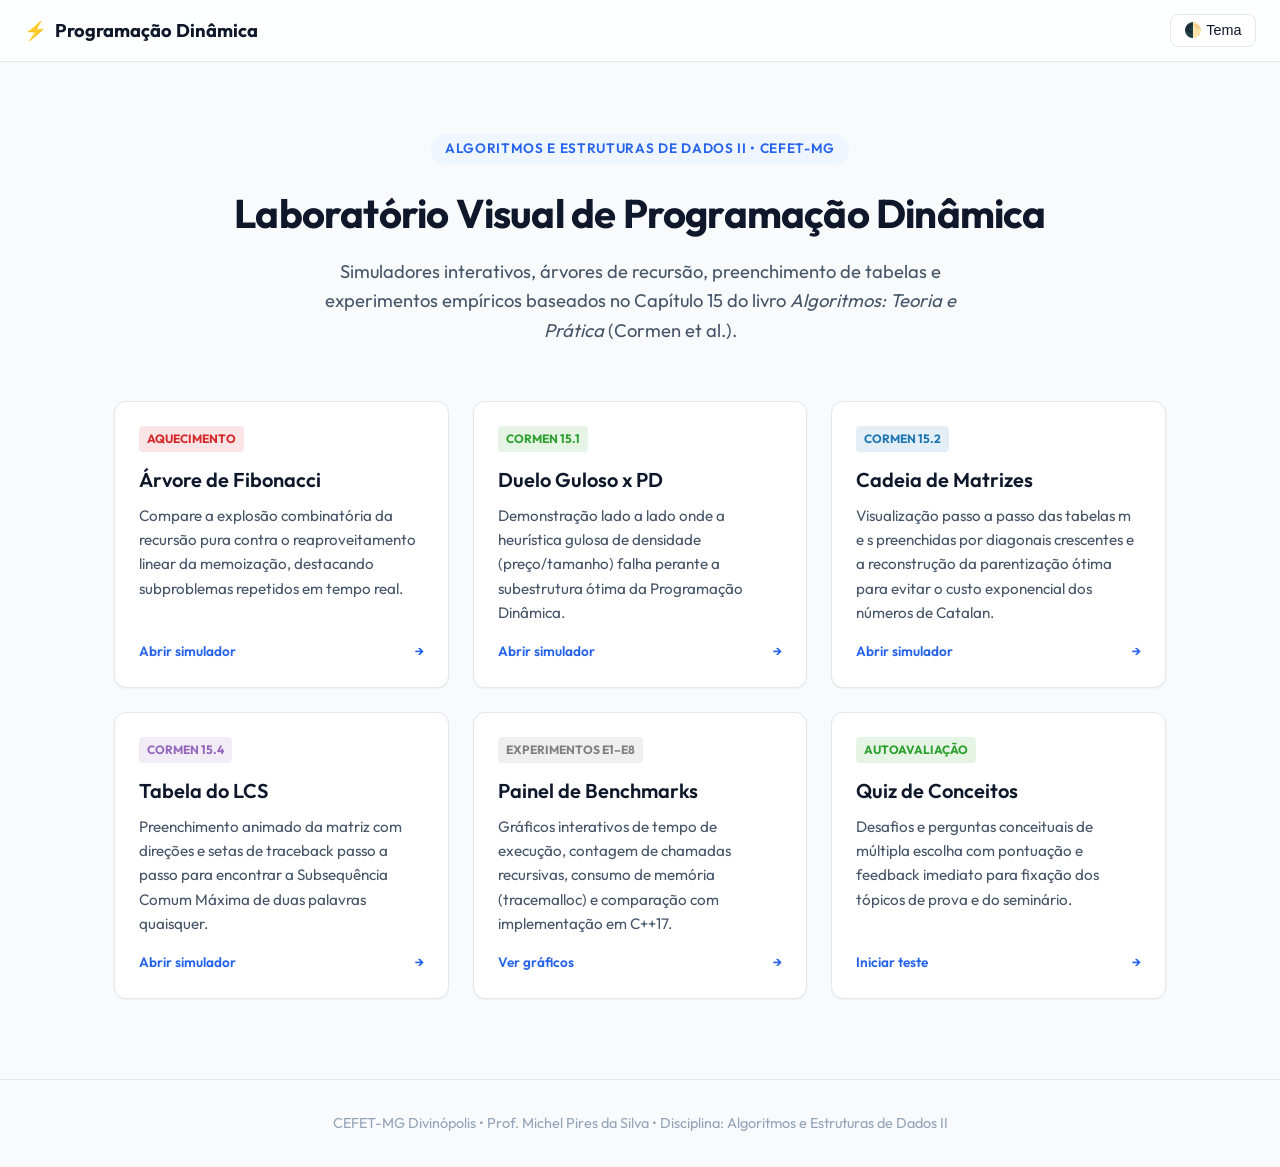
==== web/index.html @ c02f7778 "feat: benchmarks, lcs em cpp e interface web com menu funcional" ====
<!DOCTYPE html>
<html lang="pt-BR">
<head>
  <meta charset="UTF-8">
  <meta name="viewport" content="width=device-width, initial-scale=1.0">
  <title>Programação Dinâmica - Visualizador Interativo | AEDS-II CEFET-MG</title>
  <link rel="stylesheet" href="css/style.css">
</head>
<body>
  <header class="navbar">
    <a href="index.html" class="nav-brand">
      <span>⚡</span> Programação Dinâmica
    </a>
    <div class="nav-actions">
      <button class="theme-toggle-btn" onclick="toggleTheme()" aria-label="Alternar tema">
        🌓 Tema
      </button>
    </div>
  </header>

  <main class="container">
    <section class="hero">
      <div class="hero-badge">Algoritmos e Estruturas de Dados II • CEFET-MG</div>
      <h1>Laboratório Visual de Programação Dinâmica</h1>
      <p>
        Simuladores interativos, árvores de recursão, preenchimento de tabelas e experimentos
        empíricos baseados no Capítulo 15 do livro <em>Algoritmos: Teoria e Prática</em> (Cormen et al.).
      </p>
    </section>

    <div class="grid">
      <!-- 1. Árvore de Fibonacci -->
      <a href="fib-tree.html" class="card">
        <span class="card-tag tag-naive">Aquecimento</span>
        <h2 class="card-title">Árvore de Fibonacci</h2>
        <p class="card-desc">
          Compare a explosão combinatória da recursão pura contra o reaproveitamento linear da memoização,
          destacando subproblemas repetidos em tempo real.
        </p>
        <div class="card-footer">
          <span>Abrir simulador</span>
          <span>&rarr;</span>
        </div>
      </a>

      <!-- 2. Corte de Hastes: Duelo -->
      <a href="rod-cutting-duel.html" class="card">
        <span class="card-tag tag-bottom-up">Cormen 15.1</span>
        <h2 class="card-title">Duelo Guloso x PD</h2>
        <p class="card-desc">
          Demonstração lado a lado onde a heurística gulosa de densidade (preço/tamanho) falha perante
          a subestrutura ótima da Programação Dinâmica.
        </p>
        <div class="card-footer">
          <span>Abrir simulador</span>
          <span>&rarr;</span>
        </div>
      </a>

      <!-- 3. Cadeia de Matrizes -->
      <a href="matrix-chain.html" class="card">
        <span class="card-tag tag-memo">Cormen 15.2</span>
        <h2 class="card-title">Cadeia de Matrizes</h2>
        <p class="card-desc">
          Visualização passo a passo das tabelas m e s preenchidas por diagonais crescentes e a reconstrução
          da parentização ótima para evitar o custo exponencial dos números de Catalan.
        </p>
        <div class="card-footer">
          <span>Abrir simulador</span>
          <span>&rarr;</span>
        </div>
      </a>

      <!-- 4. Tabela do LCS -->
      <a href="lcs-table.html" class="card">
        <span class="card-tag tag-two-rows">Cormen 15.4</span>
        <h2 class="card-title">Tabela do LCS</h2>
        <p class="card-desc">
          Preenchimento animado da matriz com direções e setas de traceback passo a passo para encontrar a
          Subsequência Comum Máxima de duas palavras quaisquer.
        </p>
        <div class="card-footer">
          <span>Abrir simulador</span>
          <span>&rarr;</span>
        </div>
      </a>

      <!-- 5. Painel de Benchmarks -->
      <a href="benchmarks.html" class="card">
        <span class="card-tag tag-greedy">Experimentos E1–E8</span>
        <h2 class="card-title">Painel de Benchmarks</h2>
        <p class="card-desc">
          Gráficos interativos de tempo de execução, contagem de chamadas recursivas, consumo de memória
          (tracemalloc) e comparação com implementação em C++17.
        </p>
        <div class="card-footer">
          <span>Ver gráficos</span>
          <span>&rarr;</span>
        </div>
      </a>

      <!-- 6. Quiz Interativo -->
      <a href="quiz.html" class="card">
        <span class="card-tag tag-bottom-up">Autoavaliação</span>
        <h2 class="card-title">Quiz de Conceitos</h2>
        <p class="card-desc">
          Desafios e perguntas conceituais de múltipla escolha com pontuação e feedback imediato para fixação
          dos tópicos de prova e do seminário.
        </p>
        <div class="card-footer">
          <span>Iniciar teste</span>
          <span>&rarr;</span>
        </div>
      </a>
    </div>
  </main>

  <footer>
    <p>CEFET-MG Divinópolis • Prof. Michel Pires da Silva • Disciplina: Algoritmos e Estruturas de Dados II</p>
  </footer>

  <script src="js/shared.js"></script>
</body>
</html>
---- web/css/style.css ----
/* ==========================================================================
   Design System & Estilos Globais - Programação Dinâmica (AEDS-II)
   ========================================================================== */

@import url('https://fonts.googleapis.com/css2?family=Outfit:wght@300;400;500;600;700&family=JetBrains+Mono:wght@400;500&display=swap');

:root {
  /* Cores Oficiais das Técnicas do Projeto */
  --color-naive: #d62728;
  --color-memo: #1f77b4;
  --color-bottom-up: #2ca02c;
  --color-two-rows: #9467bd;
  --color-greedy: #7f7f7f;

  /* Tema Claro Padrão */
  --bg-primary: #f8fafc;
  --bg-surface: #ffffff;
  --bg-surface-glass: rgba(255, 255, 255, 0.85);
  --border-color: #e2e8f0;
  --text-primary: #0f172a;
  --text-secondary: #475569;
  --text-muted: #94a3b8;
  --brand-primary: #2563eb;
  --brand-primary-hover: #1d4ed8;
  --brand-light: #eff6ff;

  --shadow-sm: 0 1px 2px 0 rgba(0, 0, 0, 0.05);
  --shadow-md: 0 4px 6px -1px rgba(0, 0, 0, 0.08), 0 2px 4px -1px rgba(0, 0, 0, 0.04);
  --shadow-lg: 0 10px 15px -3px rgba(0, 0, 0, 0.1), 0 4px 6px -2px rgba(0, 0, 0, 0.05);

  --radius-sm: 8px;
  --radius-md: 12px;
  --radius-lg: 16px;
  --transition: all 0.2s cubic-bezier(0.4, 0, 0.2, 1);
}

[data-theme="dark"] {
  --bg-primary: #0b0f19;
  --bg-surface: #111827;
  --bg-surface-glass: rgba(17, 24, 39, 0.85);
  --border-color: #1f2937;
  --text-primary: #f9fafb;
  --text-secondary: #9ca3af;
  --text-muted: #6b7280;
  --brand-primary: #3b82f6;
  --brand-primary-hover: #60a5fa;
  --brand-light: rgba(59, 130, 246, 0.15);

  --shadow-sm: 0 1px 2px 0 rgba(0, 0, 0, 0.3);
  --shadow-md: 0 4px 6px -1px rgba(0, 0, 0, 0.4), 0 2px 4px -1px rgba(0, 0, 0, 0.2);
  --shadow-lg: 0 10px 15px -3px rgba(0, 0, 0, 0.5), 0 4px 6px -2px rgba(0, 0, 0, 0.3);
}

/* Reset e Base */
* {
  margin: 0;
  padding: 0;
  box-sizing: border-box;
}

body {
  font-family: 'Outfit', -apple-system, BlinkMacSystemFont, 'Segoe UI', Roboto, sans-serif;
  background-color: var(--bg-primary);
  color: var(--text-primary);
  min-height: 100vh;
  display: flex;
  flex-direction: column;
  transition: background-color 0.3s ease, color 0.3s ease;
  line-height: 1.6;
}

code, pre {
  font-family: 'JetBrains Mono', monospace;
}

/* Container Principal */
.container {
  max-width: 1100px;
  margin: 0 auto;
  padding: 2rem 1.5rem;
  width: 100%;
}

/* Header & Barra Superior */
.navbar {
  background: var(--bg-surface-glass);
  backdrop-filter: blur(12px);
  border-bottom: 1px solid var(--border-color);
  position: sticky;
  top: 0;
  z-index: 100;
  padding: 0.85rem 1.5rem;
  display: flex;
  justify-content: space-between;
  align-items: center;
}

.nav-brand {
  font-weight: 700;
  font-size: 1.15rem;
  color: var(--text-primary);
  text-decoration: none;
  display: flex;
  align-items: center;
  gap: 0.5rem;
}

.nav-actions {
  display: flex;
  align-items: center;
  gap: 1rem;
}

.theme-toggle-btn {
  background: var(--bg-surface);
  border: 1px solid var(--border-color);
  color: var(--text-primary);
  padding: 0.45rem 0.85rem;
  border-radius: var(--radius-sm);
  cursor: pointer;
  font-size: 0.9rem;
  font-weight: 500;
  display: inline-flex;
  align-items: center;
  gap: 0.4rem;
  transition: var(--transition);
}

.theme-toggle-btn:hover {
  border-color: var(--brand-primary);
  color: var(--brand-primary);
}

/* Hero Section */
.hero {
  text-align: center;
  margin: 2.5rem 0 3.5rem;
}

.hero-badge {
  display: inline-block;
  padding: 0.3rem 0.85rem;
  background: var(--brand-light);
  color: var(--brand-primary);
  border-radius: 9999px;
  font-size: 0.85rem;
  font-weight: 600;
  margin-bottom: 1rem;
  text-transform: uppercase;
  letter-spacing: 0.05em;
}

.hero h1 {
  font-size: 2.5rem;
  font-weight: 700;
  margin-bottom: 0.75rem;
  letter-spacing: -0.02em;
}

.hero p {
  font-size: 1.15rem;
  color: var(--text-secondary);
  max-width: 680px;
  margin: 0 auto;
}

/* Grid de Módulos e Cards */
.grid {
  display: grid;
  grid-template-columns: repeat(auto-fill, minmax(320px, 1fr));
  gap: 1.5rem;
  margin-bottom: 3rem;
}

.card {
  background: var(--bg-surface);
  border: 1px solid var(--border-color);
  border-radius: var(--radius-md);
  padding: 1.5rem;
  text-decoration: none;
  color: inherit;
  transition: var(--transition);
  display: flex;
  flex-direction: column;
  box-shadow: var(--shadow-sm);
  position: relative;
  overflow: hidden;
}

.card:hover {
  transform: translateY(-4px);
  border-color: var(--brand-primary);
  box-shadow: var(--shadow-lg);
}

.card-tag {
  align-self: flex-start;
  font-size: 0.75rem;
  font-weight: 700;
  padding: 0.2rem 0.5rem;
  border-radius: 4px;
  text-transform: uppercase;
  margin-bottom: 0.75rem;
}

.card-title {
  font-size: 1.25rem;
  font-weight: 600;
  margin-bottom: 0.5rem;
  color: var(--text-primary);
}

.card-desc {
  font-size: 0.95rem;
  color: var(--text-secondary);
  flex-grow: 1;
  margin-bottom: 1rem;
}

.card-footer {
  display: flex;
  align-items: center;
  justify-content: space-between;
  font-size: 0.85rem;
  font-weight: 600;
  color: var(--brand-primary);
}

/* Cores das tags por técnica */
.tag-naive { background: rgba(214, 39, 40, 0.12); color: var(--color-naive); }
.tag-memo { background: rgba(31, 119, 180, 0.12); color: var(--color-memo); }
.tag-bottom-up { background: rgba(44, 160, 44, 0.12); color: var(--color-bottom-up); }
.tag-two-rows { background: rgba(148, 103, 189, 0.12); color: var(--color-two-rows); }
.tag-greedy { background: rgba(127, 127, 127, 0.12); color: var(--color-greedy); }

/* Avisos de Construção */
.construction-banner {
  background: var(--bg-surface);
  border: 1px dashed var(--brand-primary);
  border-radius: var(--radius-md);
  padding: 2.5rem 2rem;
  text-align: center;
  margin: 2rem 0;
  box-shadow: var(--shadow-sm);
}

.construction-badge {
  display: inline-block;
  background: #fef3c7;
  color: #92400e;
  border: 1px solid #fde68a;
  padding: 0.35rem 0.9rem;
  border-radius: 9999px;
  font-size: 0.85rem;
  font-weight: 700;
  margin-bottom: 1rem;
}

[data-theme="dark"] .construction-badge {
  background: rgba(217, 119, 6, 0.2);
  color: #fbbf24;
  border-color: rgba(217, 119, 6, 0.4);
}

.construction-title {
  font-size: 1.5rem;
  font-weight: 700;
  margin-bottom: 0.75rem;
}

.construction-text {
  color: var(--text-secondary);
  max-width: 600px;
  margin: 0 auto 1.5rem;
  font-size: 1rem;
}

.btn-back {
  display: inline-flex;
  align-items: center;
  gap: 0.5rem;
  text-decoration: none;
  background: var(--brand-primary);
  color: #ffffff;
  padding: 0.6rem 1.2rem;
  border-radius: var(--radius-sm);
  font-weight: 500;
  transition: var(--transition);
}

.btn-back:hover {
  background: var(--brand-primary-hover);
}

/* Footer */
footer {
  margin-top: auto;
  border-top: 1px solid var(--border-color);
  padding: 2rem 1.5rem;
  text-align: center;
  font-size: 0.9rem;
  color: var(--text-muted);
}
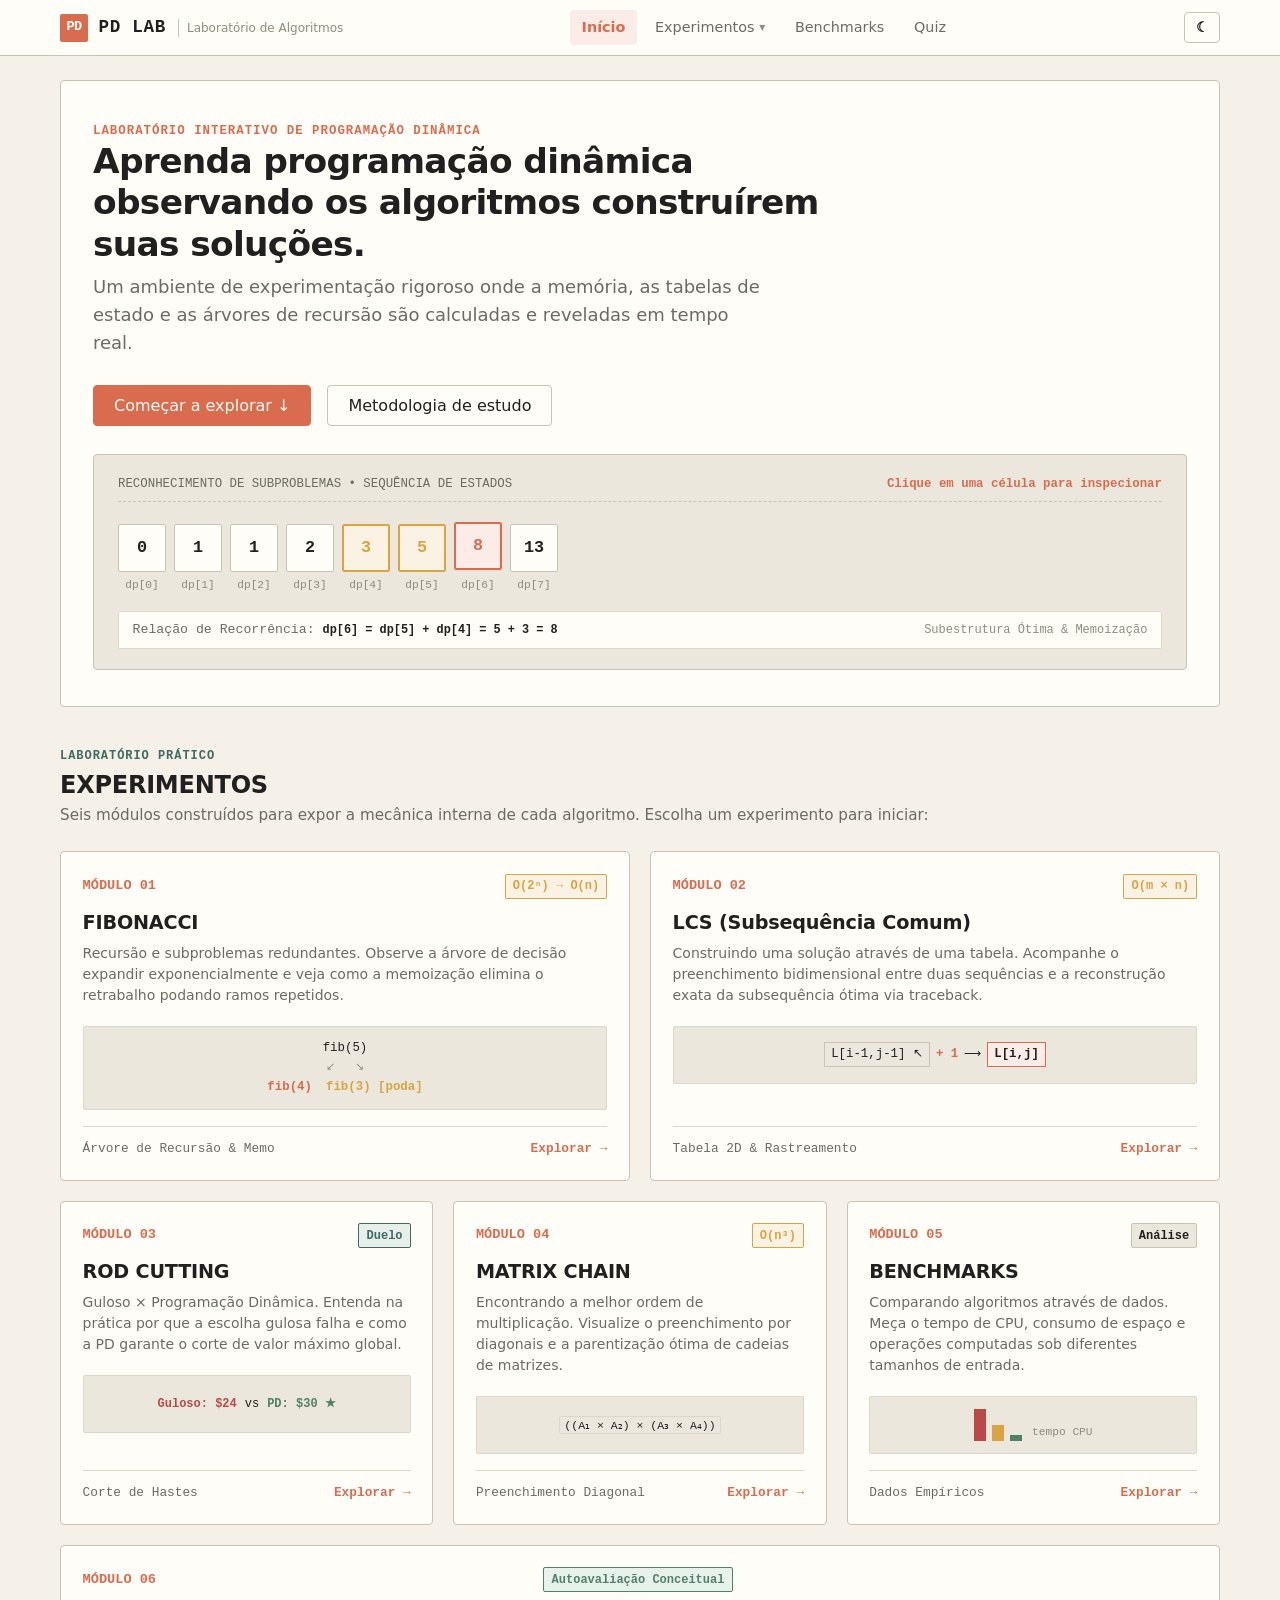
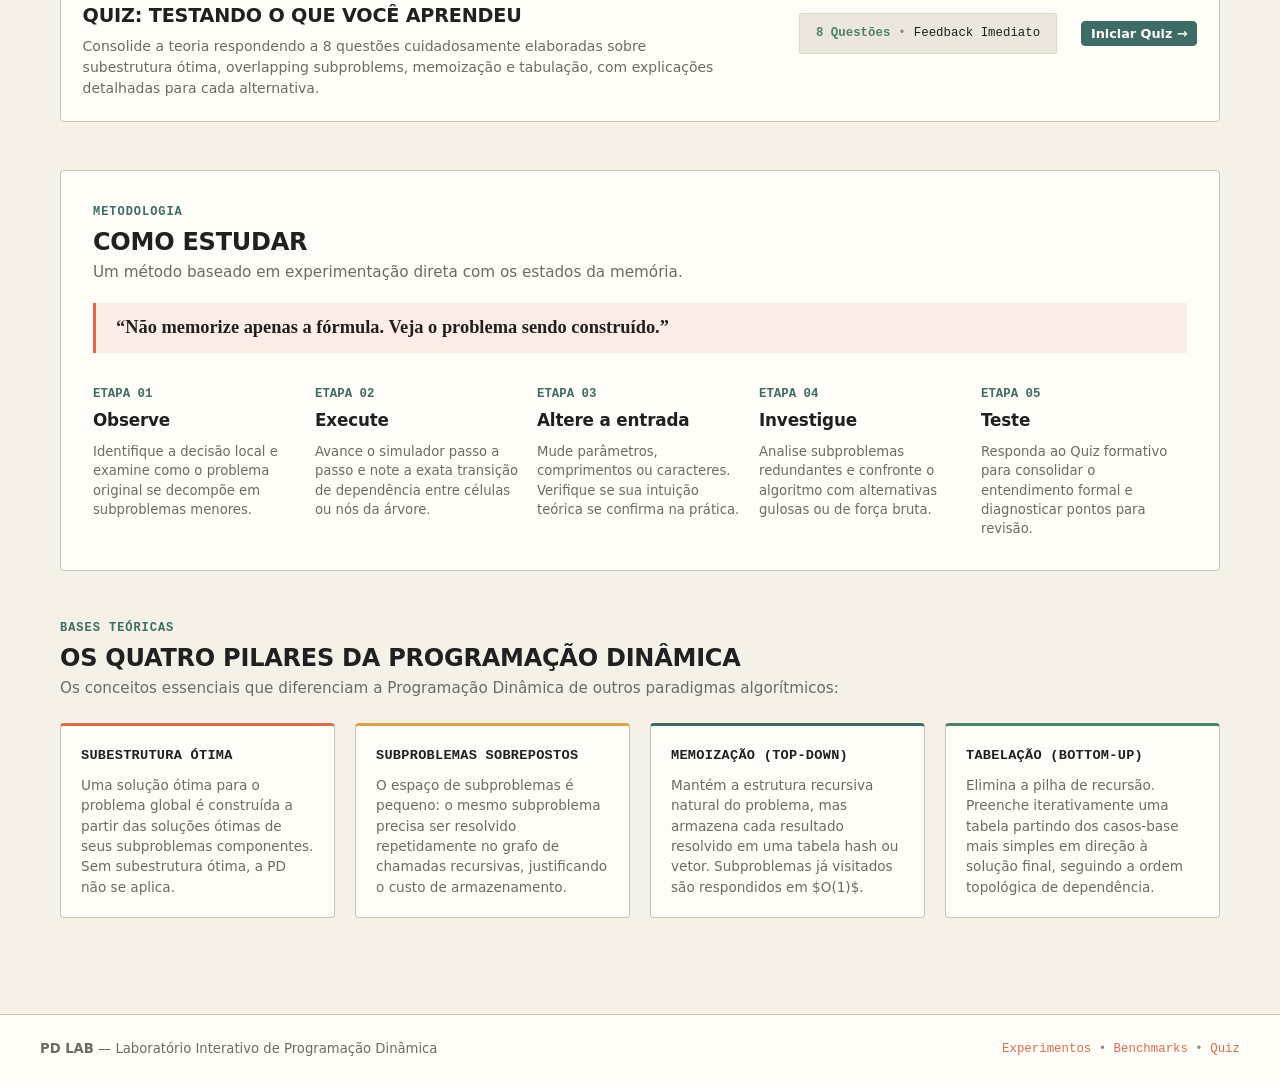
==== commit 1ef37d37: "feat(Site): Implementado sistema web ditadico e interativo para Programacao Dinamica" ====
--- a/web/index.html
+++ b/web/index.html
@@ -3,122 +3,521 @@
 <head>
   <meta charset="UTF-8">
   <meta name="viewport" content="width=device-width, initial-scale=1.0">
-  <title>Programação Dinâmica - Visualizador Interativo | AEDS-II CEFET-MG</title>
+  <title>PD LAB — Laboratório Interativo de Programação Dinâmica</title>
+  <meta name="description" content="Laboratório educacional interativo para aprendizado visual e conceitual de Programação Dinâmica.">
+  
+  <!-- Prevenção de FOUC de tema: restauração instantânea antes do render -->
+  <script>
+    (function() {
+      try {
+        var saved = localStorage.getItem('pdlab_theme');
+        if (saved) {
+          var theme = JSON.parse(saved);
+          if (theme === 'dark' || theme === 'light') {
+            document.documentElement.setAttribute('data-theme', theme);
+          }
+        } else if (window.matchMedia && window.matchMedia('(prefers-color-scheme: dark)').matches) {
+          document.documentElement.setAttribute('data-theme', 'dark');
+        }
+      } catch (e) {}
+    })();
+  </script>
+
   <link rel="stylesheet" href="css/style.css">
 </head>
 <body>
-  <header class="navbar">
-    <a href="index.html" class="nav-brand">
-      <span>⚡</span> Programação Dinâmica
-    </a>
-    <div class="nav-actions">
-      <button class="theme-toggle-btn" onclick="toggleTheme()" aria-label="Alternar tema">
-        🌓 Tema
-      </button>
+
+  <!-- CABEÇALHO GLOBAL -->
+  <header class="site-header">
+    <div class="header-inner">
+      <a href="index.html" class="logo-area" aria-label="PD LAB - Início">
+        <span class="logo-mark">PD</span>
+        <span class="logo-title">PD LAB</span>
+        <span class="logo-subtitle">Laboratório de Algoritmos</span>
+      </a>
+
+      <!-- Navegação Global -->
+      <nav class="site-nav" aria-label="Navegação principal">
+        <ul class="nav-list">
+          <li>
+            <a href="index.html" class="nav-link active" aria-current="page">Início</a>
+          </li>
+          
+          <!-- Dropdown Experimentos -->
+          <li class="nav-dropdown">
+            <button type="button" class="nav-link nav-dropdown-toggle" aria-expanded="false" aria-haspopup="true">
+              Experimentos
+            </button>
+            <ul class="nav-dropdown-menu" role="menu">
+              <li class="dropdown-item" role="none">
+                <a href="fib-tree.html" role="menuitem">
+                  <span>01. Fibonacci</span>
+                  <span class="dropdown-code">Árvore / Memo</span>
+                </a>
+              </li>
+              <li class="dropdown-item" role="none">
+                <a href="lcs-table.html" role="menuitem">
+                  <span>02. LCS</span>
+                  <span class="dropdown-code">Tabela 2D</span>
+                </a>
+              </li>
+              <li class="dropdown-item" role="none">
+                <a href="rod-cutting-duel.html" role="menuitem">
+                  <span>03. Rod Cutting</span>
+                  <span class="dropdown-code">PD vs Guloso</span>
+                </a>
+              </li>
+              <li class="dropdown-item" role="none">
+                <a href="matrix-chain.html" role="menuitem">
+                  <span>04. Matrix Chain</span>
+                  <span class="dropdown-code">Parentização</span>
+                </a>
+              </li>
+            </ul>
+          </li>
+
+          <li>
+            <a href="benchmarks.html" class="nav-link">Benchmarks</a>
+          </li>
+          <li>
+            <a href="quiz.html" class="nav-link">Quiz</a>
+          </li>
+        </ul>
+      </nav>
+
+      <!-- Ações do Header -->
+      <div class="header-actions">
+        <button type="button" class="theme-toggle-btn" data-action="toggle-theme" aria-label="Alternar tema claro/escuro" title="Alternar tema">
+          ☾
+        </button>
+        <button type="button" class="mobile-nav-toggle" aria-label="Abrir menu de navegação" aria-expanded="false">
+          ☰
+        </button>
+      </div>
     </div>
   </header>
 
-  <main class="container">
-    <section class="hero">
-      <div class="hero-badge">Algoritmos e Estruturas de Dados II • CEFET-MG</div>
-      <h1>Laboratório Visual de Programação Dinâmica</h1>
+  <!-- CONTEÚDO PRINCIPAL (MAPA VISUAL DE APRENDIZAGEM) -->
+  <main class="main-container">
+    
+    <!-- 1. HERO ACADÊMICO -->
+    <section class="home-hero" aria-labelledby="hero-heading">
+      <div class="hero-title-group">
+        <div class="hero-meta-tag">
+          <span>Laboratório Interativo de Programação Dinâmica</span>
+        </div>
+        <h1 id="hero-heading" class="hero-title">
+          Aprenda programação dinâmica observando os algoritmos construírem suas soluções.
+        </h1>
+        <p class="hero-lead">
+          Um ambiente de experimentação rigoroso onde a memória, as tabelas de estado e as árvores de recursão são calculadas e reveladas em tempo real.
+        </p>
+      </div>
+
+      <div class="hero-actions">
+        <a href="#experimentos" class="btn btn-primary btn-lg">
+          Começar a explorar ↓
+        </a>
+        <a href="#como-estudar" class="btn btn-outline btn-lg">
+          Metodologia de estudo
+        </a>
+      </div>
+
+      <!-- Pequena Visualização Algorítmica no Hero (Fita de Subproblemas Reais) -->
+      <div class="hero-viz-container" aria-label="Visualização algorítmica de subproblemas da sequência de Fibonacci">
+        <div class="hero-viz-label">
+          <span>RECONHECIMENTO DE SUBPROBLEMAS • SEQUÊNCIA DE ESTADOS</span>
+          <span style="color: var(--color-primary); font-weight: 600;">Clique em uma célula para inspecionar</span>
+        </div>
+
+        <div class="hero-tape-wrapper">
+          <div class="hero-cells-tape" id="hero-tape">
+            <!-- Células geradas com valores reais da sequência -->
+            <div class="tape-cell" data-index="0" data-val="0" title="Caso base dp[0]">
+              <div class="tape-cell-box">0</div>
+              <span class="tape-cell-index">dp[0]</span>
+            </div>
+            <div class="tape-cell" data-index="1" data-val="1" title="Caso base dp[1]">
+              <div class="tape-cell-box">1</div>
+              <span class="tape-cell-index">dp[1]</span>
+            </div>
+            <div class="tape-cell" data-index="2" data-val="1" title="dp[2] = dp[1] + dp[0]">
+              <div class="tape-cell-box">1</div>
+              <span class="tape-cell-index">dp[2]</span>
+            </div>
+            <div class="tape-cell" data-index="3" data-val="2" title="dp[3] = dp[2] + dp[1]">
+              <div class="tape-cell-box">2</div>
+              <span class="tape-cell-index">dp[3]</span>
+            </div>
+            <div class="tape-cell is-dep" data-index="4" data-val="3" id="hero-cell-dep1" title="Subproblema dp[4] = 3">
+              <div class="tape-cell-box">3</div>
+              <span class="tape-cell-index">dp[4]</span>
+            </div>
+            <div class="tape-cell is-dep" data-index="5" data-val="5" id="hero-cell-dep2" title="Subproblema dp[5] = 5">
+              <div class="tape-cell-box">5</div>
+              <span class="tape-cell-index">dp[5]</span>
+            </div>
+            <div class="tape-cell is-active" data-index="6" data-val="8" id="hero-cell-target" title="Estado atual dp[6] = 8">
+              <div class="tape-cell-box">8</div>
+              <span class="tape-cell-index">dp[6]</span>
+            </div>
+            <div class="tape-cell" data-index="7" data-val="13" title="Estado futuro dp[7] = 13">
+              <div class="tape-cell-box">13</div>
+              <span class="tape-cell-index">dp[7]</span>
+            </div>
+          </div>
+        </div>
+
+        <div class="hero-viz-equation" id="hero-equation">
+          <div>
+            <span>Relação de Recorrência:</span>
+            <code id="hero-equation-text">dp[6] = dp[5] + dp[4] = 5 + 3 = 8</code>
+          </div>
+          <div style="font-size: 0.75rem; color: var(--text-muted);">
+            <span>Subestrutura Ótima & Memoização</span>
+          </div>
+        </div>
+      </div>
+    </section>
+
+    <!-- 2. MAPA DOS EXPERIMENTOS -->
+    <section id="experimentos" class="section-header" style="margin-top: 1rem;">
+      <span class="section-tag">Laboratório Prático</span>
+      <h2>EXPERIMENTOS</h2>
       <p>
-        Simuladores interativos, árvores de recursão, preenchimento de tabelas e experimentos
-        empíricos baseados no Capítulo 15 do livro <em>Algoritmos: Teoria e Prática</em> (Cormen et al.).
+        Seis módulos construídos para expor a mecânica interna de cada algoritmo. Escolha um experimento para iniciar:
       </p>
     </section>
 
-    <div class="grid">
-      <!-- 1. Árvore de Fibonacci -->
-      <a href="fib-tree.html" class="card">
-        <span class="card-tag tag-naive">Aquecimento</span>
-        <h2 class="card-title">Árvore de Fibonacci</h2>
-        <p class="card-desc">
-          Compare a explosão combinatória da recursão pura contra o reaproveitamento linear da memoização,
-          destacando subproblemas repetidos em tempo real.
-        </p>
-        <div class="card-footer">
-          <span>Abrir simulador</span>
-          <span>&rarr;</span>
-        </div>
-      </a>
-
-      <!-- 2. Corte de Hastes: Duelo -->
-      <a href="rod-cutting-duel.html" class="card">
-        <span class="card-tag tag-bottom-up">Cormen 15.1</span>
-        <h2 class="card-title">Duelo Guloso x PD</h2>
-        <p class="card-desc">
-          Demonstração lado a lado onde a heurística gulosa de densidade (preço/tamanho) falha perante
-          a subestrutura ótima da Programação Dinâmica.
-        </p>
-        <div class="card-footer">
-          <span>Abrir simulador</span>
-          <span>&rarr;</span>
-        </div>
-      </a>
-
-      <!-- 3. Cadeia de Matrizes -->
-      <a href="matrix-chain.html" class="card">
-        <span class="card-tag tag-memo">Cormen 15.2</span>
-        <h2 class="card-title">Cadeia de Matrizes</h2>
-        <p class="card-desc">
-          Visualização passo a passo das tabelas m e s preenchidas por diagonais crescentes e a reconstrução
-          da parentização ótima para evitar o custo exponencial dos números de Catalan.
-        </p>
-        <div class="card-footer">
-          <span>Abrir simulador</span>
-          <span>&rarr;</span>
-        </div>
-      </a>
-
-      <!-- 4. Tabela do LCS -->
-      <a href="lcs-table.html" class="card">
-        <span class="card-tag tag-two-rows">Cormen 15.4</span>
-        <h2 class="card-title">Tabela do LCS</h2>
-        <p class="card-desc">
-          Preenchimento animado da matriz com direções e setas de traceback passo a passo para encontrar a
-          Subsequência Comum Máxima de duas palavras quaisquer.
-        </p>
-        <div class="card-footer">
-          <span>Abrir simulador</span>
-          <span>&rarr;</span>
-        </div>
-      </a>
-
-      <!-- 5. Painel de Benchmarks -->
-      <a href="benchmarks.html" class="card">
-        <span class="card-tag tag-greedy">Experimentos E1–E8</span>
-        <h2 class="card-title">Painel de Benchmarks</h2>
-        <p class="card-desc">
-          Gráficos interativos de tempo de execução, contagem de chamadas recursivas, consumo de memória
-          (tracemalloc) e comparação com implementação em C++17.
-        </p>
-        <div class="card-footer">
-          <span>Ver gráficos</span>
-          <span>&rarr;</span>
-        </div>
-      </a>
-
-      <!-- 6. Quiz Interativo -->
-      <a href="quiz.html" class="card">
-        <span class="card-tag tag-bottom-up">Autoavaliação</span>
-        <h2 class="card-title">Quiz de Conceitos</h2>
-        <p class="card-desc">
-          Desafios e perguntas conceituais de múltipla escolha com pontuação e feedback imediato para fixação
-          dos tópicos de prova e do seminário.
-        </p>
-        <div class="card-footer">
-          <span>Iniciar teste</span>
-          <span>&rarr;</span>
-        </div>
-      </a>
+    <!-- Composição Editorial dos Módulos (Variação de Layouts) -->
+    <div class="editorial-grid">
+      
+      <!-- 01 FIBONACCI (Destaque Amplo col-6) -->
+      <a href="fib-tree.html" class="editorial-card col-6">
+        <div>
+          <div class="editorial-card-top">
+            <span class="editorial-card-num">MÓDULO 01</span>
+            <span class="badge badge-accent">O(2ⁿ) → O(n)</span>
+          </div>
+          <h3 class="editorial-card-title">FIBONACCI</h3>
+          <p class="editorial-card-desc">
+            Recursão e subproblemas redundantes. Observe a árvore de decisão expandir exponencialmente e veja como a memoização elimina o retrabalho podando ramos repetidos.
+          </p>
+          
+          <!-- Mini visualização técnica -->
+          <div class="mini-viz-preview">
+            <div style="display: flex; flex-direction: column; align-items: center; gap: 2px;">
+              <span>fib(5)</span>
+              <span style="color: var(--text-muted); font-size: 0.7rem;">↙ &nbsp; ↘</span>
+              <div style="display: flex; gap: 14px;">
+                <span style="color: var(--color-primary); font-weight: 600;">fib(4)</span>
+                <span style="color: var(--color-accent); font-weight: 600;">fib(3) [poda]</span>
+              </div>
+            </div>
+          </div>
+        </div>
+
+        <div class="editorial-card-footer">
+          <span style="color: var(--text-secondary);">Árvore de Recursão & Memo</span>
+          <span class="editorial-card-action">Explorar →</span>
+        </div>
+      </a>
+
+      <!-- 02 LCS (Destaque Amplo col-6) -->
+      <a href="lcs-table.html" class="editorial-card col-6">
+        <div>
+          <div class="editorial-card-top">
+            <span class="editorial-card-num">MÓDULO 02</span>
+            <span class="badge badge-accent">O(m × n)</span>
+          </div>
+          <h3 class="editorial-card-title">LCS (Subsequência Comum)</h3>
+          <p class="editorial-card-desc">
+            Construindo uma solução através de uma tabela. Acompanhe o preenchimento bidimensional entre duas sequências e a reconstrução exata da subsequência ótima via traceback.
+          </p>
+          
+          <!-- Mini visualização técnica -->
+          <div class="mini-viz-preview">
+            <div style="display: flex; align-items: center; gap: 6px;">
+              <span style="border: 1px solid var(--border-color); padding: 2px 6px;">L[i-1,j-1] ↖</span>
+              <span style="color: var(--color-primary); font-weight: 700;">+ 1</span>
+              <span>⟶</span>
+              <span style="background: var(--color-primary-subtle); border: 1px solid var(--color-primary); padding: 2px 6px; font-weight: 700;">L[i,j]</span>
+            </div>
+          </div>
+        </div>
+
+        <div class="editorial-card-footer">
+          <span style="color: var(--text-secondary);">Tabela 2D & Rastreamento</span>
+          <span class="editorial-card-action">Explorar →</span>
+        </div>
+      </a>
+
+      <!-- 03 ROD CUTTING (col-4) -->
+      <a href="rod-cutting-duel.html" class="editorial-card col-4">
+        <div>
+          <div class="editorial-card-top">
+            <span class="editorial-card-num">MÓDULO 03</span>
+            <span class="badge badge-secondary">Duelo</span>
+          </div>
+          <h3 class="editorial-card-title">ROD CUTTING</h3>
+          <p class="editorial-card-desc">
+            Guloso × Programação Dinâmica. Entenda na prática por que a escolha gulosa falha e como a PD garante o corte de valor máximo global.
+          </p>
+
+          <div class="mini-viz-preview">
+            <div style="display: flex; gap: 8px; font-size: 0.75rem;">
+              <span style="color: var(--color-error); font-weight: 600;">Guloso: $24</span>
+              <span>vs</span>
+              <span style="color: var(--color-success); font-weight: 700;">PD: $30 ★</span>
+            </div>
+          </div>
+        </div>
+
+        <div class="editorial-card-footer">
+          <span style="color: var(--text-secondary);">Corte de Hastes</span>
+          <span class="editorial-card-action">Explorar →</span>
+        </div>
+      </a>
+
+      <!-- 04 MATRIX CHAIN (col-4) -->
+      <a href="matrix-chain.html" class="editorial-card col-4">
+        <div>
+          <div class="editorial-card-top">
+            <span class="editorial-card-num">MÓDULO 04</span>
+            <span class="badge badge-accent">O(n³)</span>
+          </div>
+          <h3 class="editorial-card-title">MATRIX CHAIN</h3>
+          <p class="editorial-card-desc">
+            Encontrando a melhor ordem de multiplicação. Visualize o preenchimento por diagonais e a parentização ótima de cadeias de matrizes.
+          </p>
+
+          <div class="mini-viz-preview">
+            <div style="font-size: 0.8rem; color: var(--text-primary);">
+              <code>((A₁ × A₂) × (A₃ × A₄))</code>
+            </div>
+          </div>
+        </div>
+
+        <div class="editorial-card-footer">
+          <span style="color: var(--text-secondary);">Preenchimento Diagonal</span>
+          <span class="editorial-card-action">Explorar →</span>
+        </div>
+      </a>
+
+      <!-- 05 BENCHMARKS (col-4) -->
+      <a href="benchmarks.html" class="editorial-card col-4">
+        <div>
+          <div class="editorial-card-top">
+            <span class="editorial-card-num">MÓDULO 05</span>
+            <span class="badge">Análise</span>
+          </div>
+          <h3 class="editorial-card-title">BENCHMARKS</h3>
+          <p class="editorial-card-desc">
+            Comparando algoritmos através de dados. Meça o tempo de CPU, consumo de espaço e operações computadas sob diferentes tamanhos de entrada.
+          </p>
+
+          <div class="mini-viz-preview">
+            <div style="display: flex; align-items: flex-end; gap: 6px; height: 32px;">
+              <div style="width: 12px; height: 32px; background: var(--color-error);" title="Sem PD: 1000ms"></div>
+              <div style="width: 12px; height: 16px; background: var(--color-accent);" title="Com Memo: 2ms"></div>
+              <div style="width: 12px; height: 6px; background: var(--color-success);" title="Iterativo: 0.1ms"></div>
+              <span style="font-size: 0.7rem; color: var(--text-muted); margin-left: 4px;">tempo CPU</span>
+            </div>
+          </div>
+        </div>
+
+        <div class="editorial-card-footer">
+          <span style="color: var(--text-secondary);">Dados Empíricos</span>
+          <span class="editorial-card-action">Explorar →</span>
+        </div>
+      </a>
+
+      <!-- 06 QUIZ (Destaque Amplo col-12) -->
+      <a href="quiz.html" class="editorial-card" style="grid-column: span 12;">
+        <div style="display: flex; flex-wrap: wrap; justify-content: space-between; gap: 1.5rem; align-items: center;">
+          <div style="max-width: 650px;">
+            <div class="editorial-card-top">
+              <span class="editorial-card-num">MÓDULO 06</span>
+              <span class="badge badge-success">Autoavaliação Conceitual</span>
+            </div>
+            <h3 class="editorial-card-title">QUIZ: TESTANDO O QUE VOCÊ APRENDEU</h3>
+            <p class="editorial-card-desc" style="margin-bottom: 0;">
+              Consolide a teoria respondendo a 8 questões cuidadosamente elaboradas sobre subestrutura ótima, overlapping subproblems, memoização e tabulação, com explicações detalhadas para cada alternativa.
+            </p>
+          </div>
+
+          <div style="display: flex; align-items: center; gap: 1.5rem;">
+            <div class="mini-viz-preview" style="margin: 0; min-height: auto; padding: 0.65rem 1rem;">
+              <span style="color: var(--color-success); font-weight: 700;">8 Questões</span>
+              <span style="color: var(--text-muted); margin: 0 0.5rem;">•</span>
+              <span>Feedback Imediato</span>
+            </div>
+            <span class="editorial-card-action btn btn-secondary btn-sm" style="color: #FFFDF7;">
+              Iniciar Quiz →
+            </span>
+          </div>
+        </div>
+      </a>
+
     </div>
+
+    <!-- 3. SEÇÃO COMO ESTUDAR -->
+    <section id="como-estudar" class="study-flow-section" aria-labelledby="flow-heading">
+      <div class="section-header" style="margin-bottom: 1.25rem;">
+        <span class="section-tag">Metodologia</span>
+        <h2 id="flow-heading">COMO ESTUDAR</h2>
+        <p>Um método baseado em experimentação direta com os estados da memória.</p>
+      </div>
+
+      <div class="study-flow-quote">
+        <blockquote>
+          “Não memorize apenas a fórmula. Veja o problema sendo construído.”
+        </blockquote>
+      </div>
+
+      <div class="flow-steps">
+        <!-- 01 Observe -->
+        <div class="flow-step-item">
+          <span class="flow-step-num">ETAPA 01</span>
+          <h4 class="flow-step-title">Observe</h4>
+          <p class="flow-step-desc">
+            Identifique a decisão local e examine como o problema original se decompõe em subproblemas menores.
+          </p>
+        </div>
+
+        <!-- 02 Execute -->
+        <div class="flow-step-item">
+          <span class="flow-step-num">ETAPA 02</span>
+          <h4 class="flow-step-title">Execute</h4>
+          <p class="flow-step-desc">
+            Avance o simulador passo a passo e note a exata transição de dependência entre células ou nós da árvore.
+          </p>
+        </div>
+
+        <!-- 03 Altere a entrada -->
+        <div class="flow-step-item">
+          <span class="flow-step-num">ETAPA 03</span>
+          <h4 class="flow-step-title">Altere a entrada</h4>
+          <p class="flow-step-desc">
+            Mude parâmetros, comprimentos ou caracteres. Verifique se sua intuição teórica se confirma na prática.
+          </p>
+        </div>
+
+        <!-- 04 Investigue -->
+        <div class="flow-step-item">
+          <span class="flow-step-num">ETAPA 04</span>
+          <h4 class="flow-step-title">Investigue</h4>
+          <p class="flow-step-desc">
+            Analise subproblemas redundantes e confronte o algoritmo com alternativas gulosas ou de força bruta.
+          </p>
+        </div>
+
+        <!-- 05 Teste -->
+        <div class="flow-step-item">
+          <span class="flow-step-num">ETAPA 05</span>
+          <h4 class="flow-step-title">Teste</h4>
+          <p class="flow-step-desc">
+            Responda ao Quiz formativo para consolidar o entendimento formal e diagnosticar pontos para revisão.
+          </p>
+        </div>
+      </div>
+    </section>
+
+    <!-- 4. SEÇÃO CONCEITOS FUNDAMENTAIS -->
+    <section class="concepts-section" aria-labelledby="concepts-heading">
+      <div class="section-header">
+        <span class="section-tag">Bases Teóricas</span>
+        <h2 id="concepts-heading">OS QUATRO PILARES DA PROGRAMAÇÃO DINÂMICA</h2>
+        <p>Os conceitos essenciais que diferenciam a Programação Dinâmica de outros paradigmas algorítmicos:</p>
+      </div>
+
+      <div class="concepts-grid">
+        <!-- Pilar 1 -->
+        <div class="concept-pillar-card pillar-primary">
+          <span class="concept-title">SUBESTRUTURA ÓTIMA</span>
+          <p class="concept-desc">
+            Uma solução ótima para o problema global é construída a partir das soluções ótimas de seus subproblemas componentes. Sem subestrutura ótima, a PD não se aplica.
+          </p>
+        </div>
+
+        <!-- Pilar 2 -->
+        <div class="concept-pillar-card pillar-accent">
+          <span class="concept-title">SUBPROBLEMAS SOBREPOSTOS</span>
+          <p class="concept-desc">
+            O espaço de subproblemas é pequeno: o mesmo subproblema precisa ser resolvido repetidamente no grafo de chamadas recursivas, justificando o custo de armazenamento.
+          </p>
+        </div>
+
+        <!-- Pilar 3 -->
+        <div class="concept-pillar-card">
+          <span class="concept-title">MEMOIZAÇÃO (TOP-DOWN)</span>
+          <p class="concept-desc">
+            Mantém a estrutura recursiva natural do problema, mas armazena cada resultado resolvido em uma tabela hash ou vetor. Subproblemas já visitados são respondidos em $O(1)$.
+          </p>
+        </div>
+
+        <!-- Pilar 4 -->
+        <div class="concept-pillar-card pillar-success">
+          <span class="concept-title">TABELAÇÃO (BOTTOM-UP)</span>
+          <p class="concept-desc">
+            Elimina a pilha de recursão. Preenche iterativamente uma tabela partindo dos casos-base mais simples em direção à solução final, seguindo a ordem topológica de dependência.
+          </p>
+        </div>
+      </div>
+    </section>
+
   </main>
 
-  <footer>
-    <p>CEFET-MG Divinópolis • Prof. Michel Pires da Silva • Disciplina: Algoritmos e Estruturas de Dados II</p>
+  <!-- 8. FOOTER GLOBAL -->
+  <footer class="site-footer">
+    <div class="footer-inner">
+      <div>
+        <strong>PD LAB</strong> — Laboratório Interativo de Programação Dinâmica
+      </div>
+      <div class="footer-meta">
+        <a href="#experimentos">Experimentos</a> • <a href="benchmarks.html">Benchmarks</a> • <a href="quiz.html">Quiz</a>
+      </div>
+    </div>
   </footer>
 
   <script src="js/shared.js"></script>
+  <script>
+    // Lógica da Pequena Visualização Algorítmica do Hero
+    document.addEventListener('DOMContentLoaded', function() {
+      var tape = document.getElementById('hero-tape');
+      var equationText = document.getElementById('hero-equation-text');
+      if (!tape || !equationText) return;
+
+      var cells = tape.querySelectorAll('.tape-cell');
+      
+      cells.forEach(function(cell) {
+        cell.addEventListener('click', function() {
+          var idx = parseInt(cell.getAttribute('data-index'), 10);
+          
+          // Limpa estados ativos anteriores
+          cells.forEach(function(c) {
+            c.classList.remove('is-active', 'is-dep');
+          });
+
+          cell.classList.add('is-active');
+
+          if (idx >= 2) {
+            var dep1 = tape.querySelector('.tape-cell[data-index="' + (idx - 1) + '"]');
+            var dep2 = tape.querySelector('.tape-cell[data-index="' + (idx - 2) + '"]');
+            if (dep1) dep1.classList.add('is-dep');
+            if (dep2) dep2.classList.add('is-dep');
+
+            var valDep1 = dep1 ? dep1.getAttribute('data-val') : '?';
+            var valDep2 = dep2 ? dep2.getAttribute('data-val') : '?';
+            var valTarget = cell.getAttribute('data-val');
+
+            equationText.textContent = 'dp[' + idx + '] = dp[' + (idx - 1) + '] + dp[' + (idx - 2) + '] = ' + valDep1 + ' + ' + valDep2 + ' = ' + valTarget;
+          } else {
+            equationText.textContent = 'dp[' + idx + '] = ' + cell.getAttribute('data-val') + ' (Caso Base Inicial)';
+          }
+        });
+      });
+    });
+  </script>
 </body>
 </html>
--- a/web/css/style.css
+++ b/web/css/style.css
@@ -1,303 +1,3602 @@
 /* ==========================================================================
-   Design System & Estilos Globais - Programação Dinâmica (AEDS-II)
+   PD LAB — Laboratório Interativo de Programação Dinâmica
+   Folha de Estilos Global (Design System Acadêmico & Fundação Técnica)
    ========================================================================== */
 
-@import url('https://fonts.googleapis.com/css2?family=Outfit:wght@300;400;500;600;700&family=JetBrains+Mono:wght@400;500&display=swap');
-
+/* --- 1. VARIÁVEIS E PALETA FIXA --- */
 :root {
-  /* Cores Oficiais das Técnicas do Projeto */
-  --color-naive: #d62728;
-  --color-memo: #1f77b4;
-  --color-bottom-up: #2ca02c;
-  --color-two-rows: #9467bd;
-  --color-greedy: #7f7f7f;
-
-  /* Tema Claro Padrão */
-  --bg-primary: #f8fafc;
-  --bg-surface: #ffffff;
-  --bg-surface-glass: rgba(255, 255, 255, 0.85);
-  --border-color: #e2e8f0;
-  --text-primary: #0f172a;
-  --text-secondary: #475569;
-  --text-muted: #94a3b8;
-  --brand-primary: #2563eb;
-  --brand-primary-hover: #1d4ed8;
-  --brand-light: #eff6ff;
-
-  --shadow-sm: 0 1px 2px 0 rgba(0, 0, 0, 0.05);
-  --shadow-md: 0 4px 6px -1px rgba(0, 0, 0, 0.08), 0 2px 4px -1px rgba(0, 0, 0, 0.04);
-  --shadow-lg: 0 10px 15px -3px rgba(0, 0, 0, 0.1), 0 4px 6px -2px rgba(0, 0, 0, 0.05);
-
-  --radius-sm: 8px;
-  --radius-md: 12px;
-  --radius-lg: 16px;
-  --transition: all 0.2s cubic-bezier(0.4, 0, 0.2, 1);
-}
-
+  /* Paleta Estrita (Modo Claro) */
+  --bg-color: #F5F1E8;             /* Fundo claro - aspecto de papel/caderno */
+  --bg-surface: #FFFDF7;           /* Superfície de cartões e painéis */
+  --bg-surface-alt: #ECE7DC;       /* Superfície secundária/destaque sutil */
+  --text-primary: #202020;         /* Texto principal */
+  --text-secondary: #6B6B63;       /* Texto secundário/anotações */
+  --text-muted: #8F8B81;           /* Texto atenuado/legendas */
+  
+  --color-primary: #D96C4F;        /* Primária: Terracota */
+  --color-primary-hover: #C25B40;
+  --color-primary-subtle: #FBECE8;
+  
+  --color-secondary: #3E6B63;      /* Secundária: Verde petróleo/ardósia */
+  --color-secondary-hover: #325851;
+  --color-secondary-subtle: #E6EFEA;
+  
+  --color-accent: #D9A441;         /* Destaque: Ouro técnico/mostarda */
+  --color-accent-hover: #C59231;
+  --color-accent-subtle: #FAF3E3;
+  
+  --color-success: #4F8068;        /* Sucesso */
+  --color-success-subtle: #E8F2EC;
+  
+  --color-error: #B94A48;          /* Erro */
+  --color-error-subtle: #FAECEB;
+  --color-danger: #B94A48;         /* Alerta/Perigo (alias consistente) */
+  --color-danger-subtle: #FAECEB;
+  
+  --bg-main: #F5F1E8;              /* Alias para fundo principal */
+
+  --border-color: #C9C2B5;         /* Linhas e bordas técnicas */
+  --border-subtle: #DDD7CB;
+  --grid-line: rgba(201, 194, 181, 0.45);
+  
+  /* Tipografia */
+  --font-mono: "JetBrains Mono", "Cascadia Code", "Fira Code", "Source Code Pro", Menlo, Monaco, Consolas, monospace;
+  --font-sans: system-ui, -apple-system, "Segoe UI", Roboto, "Helvetica Neue", sans-serif;
+  --font-serif: "Charter", "Bitstream Charter", "Sitka Text", "Cambria", Georgia, serif;
+  
+  /* Dimensões & Espaçamento */
+  --header-height: 56px;
+  --container-max-width: 1200px;
+  --radius-xs: 2px;
+  --radius-sm: 4px;
+  --radius-md: 6px;
+  --radius-full: 9999px;
+  
+  /* Sombras Técnicas (Sutis e controladas, sem blur exagerado) */
+  --shadow-sm: 0 1px 2px rgba(0, 0, 0, 0.05);
+  --shadow-md: 0 3px 6px rgba(0, 0, 0, 0.07);
+  --shadow-focus: 0 0 0 2px var(--bg-surface), 0 0 0 4px var(--color-primary);
+  
+  /* Transições */
+  --transition-fast: 120ms ease;
+  --transition-normal: 200ms ease;
+}
+
+/* Paleta Estrita (Modo Escuro) */
 [data-theme="dark"] {
-  --bg-primary: #0b0f19;
-  --bg-surface: #111827;
-  --bg-surface-glass: rgba(17, 24, 39, 0.85);
-  --border-color: #1f2937;
-  --text-primary: #f9fafb;
-  --text-secondary: #9ca3af;
-  --text-muted: #6b7280;
-  --brand-primary: #3b82f6;
-  --brand-primary-hover: #60a5fa;
-  --brand-light: rgba(59, 130, 246, 0.15);
-
-  --shadow-sm: 0 1px 2px 0 rgba(0, 0, 0, 0.3);
-  --shadow-md: 0 4px 6px -1px rgba(0, 0, 0, 0.4), 0 2px 4px -1px rgba(0, 0, 0, 0.2);
-  --shadow-lg: 0 10px 15px -3px rgba(0, 0, 0, 0.5), 0 4px 6px -2px rgba(0, 0, 0, 0.3);
-}
-
-/* Reset e Base */
-* {
+  --bg-color: #151515;             /* Fundo escuro */
+  --bg-surface: #1E1E1E;           /* Superfície escura */
+  --bg-surface-alt: #282828;       /* Superfície secundária */
+  --text-primary: #E6E2D8;         /* Texto principal */
+  --text-secondary: #9E9A8F;       /* Texto secundário */
+  --text-muted: #706D65;           /* Texto atenuado */
+  
+  --color-primary: #E0785C;        /* Primária adaptada */
+  --color-primary-hover: #EC8B71;
+  --color-primary-subtle: #2D1E1A;
+  
+  --color-secondary: #4D8379;      /* Secundária adaptada */
+  --color-secondary-hover: #5E9B8F;
+  --color-secondary-subtle: #192724;
+  
+  --color-accent: #E5B252;         /* Destaque adaptado */
+  --color-accent-hover: #ECC06A;
+  --color-accent-subtle: #2A2416;
+  
+  --color-success: #5F957B;
+  --color-success-subtle: #192921;
+  
+  --color-error: #CC5755;
+  --color-error-subtle: #2D1A1A;
+  --color-danger: #CC5755;
+  --color-danger-subtle: #2D1A1A;
+  
+  --bg-main: #151515;
+  
+  --border-color: #333330;
+  --border-subtle: #262624;
+  --grid-line: rgba(75, 75, 72, 0.35);
+  
+  --shadow-sm: 0 1px 2px rgba(0, 0, 0, 0.3);
+  --shadow-md: 0 3px 6px rgba(0, 0, 0, 0.4);
+  --shadow-focus: 0 0 0 2px var(--bg-surface), 0 0 0 4px var(--color-primary);
+}
+
+/* --- 2. RESET E BASE --- */
+*, *::before, *::after {
+  box-sizing: border-box;
   margin: 0;
   padding: 0;
-  box-sizing: border-box;
+}
+
+html {
+  font-size: 16px;
+  line-height: 1.5;
+  -webkit-text-size-adjust: 100%;
+  scroll-behavior: smooth;
 }
 
 body {
-  font-family: 'Outfit', -apple-system, BlinkMacSystemFont, 'Segoe UI', Roboto, sans-serif;
-  background-color: var(--bg-primary);
-  color: var(--text-primary);
+  background-color: var(--bg-color);
+  color: var(--text-primary);
+  font-family: var(--font-sans);
   min-height: 100vh;
   display: flex;
   flex-direction: column;
-  transition: background-color 0.3s ease, color 0.3s ease;
-  line-height: 1.6;
-}
-
-code, pre {
-  font-family: 'JetBrains Mono', monospace;
-}
-
-/* Container Principal */
-.container {
-  max-width: 1100px;
-  margin: 0 auto;
-  padding: 2rem 1.5rem;
-  width: 100%;
-}
-
-/* Header & Barra Superior */
-.navbar {
-  background: var(--bg-surface-glass);
-  backdrop-filter: blur(12px);
-  border-bottom: 1px solid var(--border-color);
+  transition: background-color var(--transition-normal), color var(--transition-normal);
+  -webkit-font-smoothing: antialiased;
+  -moz-osx-font-smoothing: grayscale;
+}
+
+/* --- 3. TIPOGRAFIA ACADÊMICA --- */
+h1, h2, h3, h4, h5, h6 {
+  color: var(--text-primary);
+  font-weight: 600;
+  line-height: 1.25;
+  letter-spacing: -0.01em;
+}
+
+h1 { font-size: 1.85rem; margin-bottom: 0.5rem; }
+h2 { font-size: 1.4rem; margin-bottom: 0.5rem; }
+h3 { font-size: 1.15rem; margin-bottom: 0.4rem; }
+h4 { font-size: 1.0rem; margin-bottom: 0.3rem; }
+
+p {
+  color: var(--text-secondary);
+  margin-bottom: 0.9rem;
+}
+
+p:last-child {
+  margin-bottom: 0;
+}
+
+code, kbd, samp, pre {
+  font-family: var(--font-mono);
+  font-size: 0.9em;
+}
+
+code {
+  background: var(--bg-surface-alt);
+  color: var(--text-primary);
+  padding: 0.15em 0.35em;
+  border-radius: var(--radius-xs);
+  border: 1px solid var(--border-subtle);
+}
+
+a {
+  color: var(--color-primary);
+  text-decoration: none;
+  transition: color var(--transition-fast);
+}
+
+a:hover {
+  color: var(--color-primary-hover);
+  text-decoration: underline;
+}
+
+/* --- 4. CABEÇALHO GLOBAL & NAVEGAÇÃO --- */
+.site-header {
   position: sticky;
   top: 0;
   z-index: 100;
-  padding: 0.85rem 1.5rem;
-  display: flex;
+  background-color: var(--bg-surface);
+  border-bottom: 1px solid var(--border-color);
+  height: var(--header-height);
+  transition: background-color var(--transition-normal), border-color var(--transition-normal);
+}
+
+.header-inner {
+  max-width: var(--container-max-width);
+  height: 100%;
+  margin: 0 auto;
+  padding: 0 1.25rem;
+  display: flex;
+  align-items: center;
   justify-content: space-between;
-  align-items: center;
-}
-
-.nav-brand {
-  font-weight: 700;
-  font-size: 1.15rem;
-  color: var(--text-primary);
+  gap: 1rem;
+}
+
+.logo-area {
+  display: flex;
+  align-items: center;
+  gap: 0.65rem;
   text-decoration: none;
+  color: var(--text-primary);
+}
+
+.logo-mark {
+  display: inline-flex;
+  align-items: center;
+  justify-content: center;
+  width: 28px;
+  height: 28px;
+  background-color: var(--color-primary);
+  color: #FFFDF7;
+  font-family: var(--font-mono);
+  font-weight: 700;
+  font-size: 0.85rem;
+  border-radius: var(--radius-xs);
+  letter-spacing: -0.05em;
+}
+
+.logo-title {
+  font-family: var(--font-mono);
+  font-weight: 700;
+  font-size: 1.1rem;
+  letter-spacing: 0.04em;
+  color: var(--text-primary);
+}
+
+.logo-subtitle {
+  font-size: 0.75rem;
+  color: var(--text-muted);
+  border-left: 1px solid var(--border-color);
+  padding-left: 0.5rem;
+  margin-left: 0.1rem;
+  display: none;
+}
+
+@media (min-width: 680px) {
+  .logo-subtitle { display: inline-block; }
+}
+
+.site-nav {
+  display: flex;
+  align-items: center;
+  gap: 0.25rem;
+}
+
+.nav-list {
+  display: flex;
+  list-style: none;
+  align-items: center;
+  gap: 0.35rem;
+}
+
+.nav-link {
+  display: inline-flex;
+  align-items: center;
+  padding: 0.4rem 0.75rem;
+  font-size: 0.9rem;
+  font-weight: 500;
+  color: var(--text-secondary);
+  border-radius: var(--radius-sm);
+  text-decoration: none;
+  transition: all var(--transition-fast);
+}
+
+.nav-link:hover {
+  color: var(--text-primary);
+  background-color: var(--bg-surface-alt);
+  text-decoration: none;
+}
+
+.nav-link.active,
+.nav-link[aria-current="page"] {
+  color: var(--color-primary);
+  background-color: var(--color-primary-subtle);
+  font-weight: 600;
+  text-decoration: none;
+}
+
+/* Dropdown para Experimentos */
+.nav-dropdown {
+  position: relative;
+}
+
+.nav-dropdown-toggle {
+  cursor: pointer;
+  background: none;
+  border: none;
+  font-family: inherit;
+  display: inline-flex;
+  align-items: center;
+  gap: 0.3rem;
+}
+
+.nav-dropdown-toggle::after {
+  content: "▾";
+  font-size: 0.75rem;
+  color: var(--text-muted);
+  transition: transform var(--transition-fast);
+}
+
+.nav-dropdown:hover .nav-dropdown-toggle::after,
+.nav-dropdown.open .nav-dropdown-toggle::after {
+  transform: rotate(180deg);
+}
+
+.nav-dropdown-menu {
+  position: absolute;
+  top: 100%;
+  left: 0;
+  min-width: 220px;
+  background-color: var(--bg-surface);
+  border: 1px solid var(--border-color);
+  border-radius: var(--radius-sm);
+  box-shadow: var(--shadow-md);
+  padding: 0.35rem 0;
+  list-style: none;
+  opacity: 0;
+  visibility: hidden;
+  transform: translateY(4px);
+  transition: all var(--transition-fast);
+  z-index: 110;
+}
+
+.nav-dropdown:hover .nav-dropdown-menu,
+.nav-dropdown:focus-within .nav-dropdown-menu,
+.nav-dropdown.open .nav-dropdown-menu {
+  opacity: 1;
+  visibility: visible;
+  transform: translateY(0);
+}
+
+.dropdown-item a {
+  display: flex;
+  align-items: center;
+  justify-content: space-between;
+  padding: 0.45rem 0.9rem;
+  font-size: 0.85rem;
+  color: var(--text-primary);
+  text-decoration: none;
+  font-family: var(--font-sans);
+}
+
+.dropdown-item a:hover {
+  background-color: var(--bg-surface-alt);
+  color: var(--color-primary);
+  text-decoration: none;
+}
+
+.dropdown-item a.active {
+  background-color: var(--color-primary-subtle);
+  color: var(--color-primary);
+  font-weight: 600;
+}
+
+.dropdown-code {
+  font-family: var(--font-mono);
+  font-size: 0.75rem;
+  color: var(--text-muted);
+}
+
+.header-actions {
   display: flex;
   align-items: center;
   gap: 0.5rem;
 }
 
-.nav-actions {
-  display: flex;
-  align-items: center;
-  gap: 1rem;
-}
-
+/* Botão Alternador de Tema */
 .theme-toggle-btn {
   background: var(--bg-surface);
   border: 1px solid var(--border-color);
   color: var(--text-primary);
-  padding: 0.45rem 0.85rem;
-  border-radius: var(--radius-sm);
-  cursor: pointer;
-  font-size: 0.9rem;
-  font-weight: 500;
-  display: inline-flex;
-  align-items: center;
-  gap: 0.4rem;
-  transition: var(--transition);
-}
-
-.theme-toggle-btn:hover {
-  border-color: var(--brand-primary);
-  color: var(--brand-primary);
-}
-
-/* Hero Section */
-.hero {
-  text-align: center;
-  margin: 2.5rem 0 3.5rem;
-}
-
-.hero-badge {
-  display: inline-block;
-  padding: 0.3rem 0.85rem;
-  background: var(--brand-light);
-  color: var(--brand-primary);
-  border-radius: 9999px;
+  padding: 0.35rem 0.65rem;
+  font-family: var(--font-mono);
   font-size: 0.85rem;
   font-weight: 600;
+  border-radius: var(--radius-sm);
+  cursor: pointer;
+  display: inline-flex;
+  align-items: center;
+  gap: 0.35rem;
+  transition: all var(--transition-fast);
+}
+
+.theme-toggle-btn:hover {
+  background: var(--bg-surface-alt);
+  border-color: var(--text-secondary);
+}
+
+.theme-toggle-btn:focus-visible {
+  outline: none;
+  box-shadow: var(--shadow-focus);
+}
+
+/* Botão Hamburger (Mobile) */
+.mobile-nav-toggle {
+  display: none;
+  background: transparent;
+  border: 1px solid var(--border-color);
+  color: var(--text-primary);
+  padding: 0.4rem;
+  border-radius: var(--radius-sm);
+  cursor: pointer;
+}
+
+/* --- 5. ESTRUTURA PRINCIPAL --- */
+.main-container {
+  max-width: var(--container-max-width);
+  width: 100%;
+  margin: 0 auto;
+  padding: 1.5rem 1.25rem 3rem 1.25rem;
+  flex: 1;
+}
+
+/* --- 6. SISTEMA DE COMPONENTES DE LABORATÓRIO --- */
+
+/* Painel de Seção Acadêmico */
+.lab-card {
+  background-color: var(--bg-surface);
+  border: 1px solid var(--border-color);
+  border-radius: var(--radius-sm);
+  padding: 1.25rem;
+  margin-bottom: 1.5rem;
+  transition: border-color var(--transition-fast);
+}
+
+.lab-card-header {
+  display: flex;
+  align-items: center;
+  justify-content: space-between;
+  border-bottom: 1px solid var(--border-subtle);
+  padding-bottom: 0.75rem;
   margin-bottom: 1rem;
+}
+
+.lab-card-title {
+  font-size: 1.1rem;
+  font-weight: 600;
+  display: flex;
+  align-items: center;
+  gap: 0.5rem;
+}
+
+.lab-card-title .badge {
+  font-weight: normal;
+}
+
+/* Badges e Rótulos Técnicos */
+.badge {
+  display: inline-flex;
+  align-items: center;
+  padding: 0.15rem 0.45rem;
+  font-size: 0.75rem;
+  font-family: var(--font-mono);
+  font-weight: 600;
+  border-radius: var(--radius-xs);
+  border: 1px solid var(--border-color);
+  background: var(--bg-surface-alt);
+  color: var(--text-primary);
+}
+
+.badge-primary {
+  background: var(--color-primary-subtle);
+  border-color: var(--color-primary);
+  color: var(--color-primary);
+}
+
+.badge-secondary {
+  background: var(--color-secondary-subtle);
+  border-color: var(--color-secondary);
+  color: var(--color-secondary);
+}
+
+.badge-accent {
+  background: var(--color-accent-subtle);
+  border-color: var(--color-accent);
+  color: var(--color-accent);
+}
+
+.badge-success {
+  background: var(--color-success-subtle);
+  border-color: var(--color-success);
+  color: var(--color-success);
+}
+
+.badge-error {
+  background: var(--color-error-subtle);
+  border-color: var(--color-error);
+  color: var(--color-error);
+}
+
+/* Botões do Sistema */
+.btn {
+  display: inline-flex;
+  align-items: center;
+  justify-content: center;
+  gap: 0.4rem;
+  padding: 0.45rem 0.9rem;
+  font-family: var(--font-sans);
+  font-size: 0.875rem;
+  font-weight: 500;
+  line-height: 1.2;
+  border-radius: var(--radius-sm);
+  border: 1px solid var(--border-color);
+  background-color: var(--bg-surface);
+  color: var(--text-primary);
+  cursor: pointer;
+  text-decoration: none;
+  transition: all var(--transition-fast);
+  user-select: none;
+}
+
+.btn:hover:not(:disabled) {
+  background-color: var(--bg-surface-alt);
+  border-color: var(--text-secondary);
+  text-decoration: none;
+}
+
+.btn:active:not(:disabled) {
+  transform: translateY(1px);
+}
+
+.btn:focus-visible {
+  outline: none;
+  box-shadow: var(--shadow-focus);
+}
+
+.btn:disabled {
+  opacity: 0.45;
+  cursor: not-allowed;
+  pointer-events: none;
+}
+
+.btn-primary {
+  background-color: var(--color-primary);
+  border-color: var(--color-primary);
+  color: #FFFDF7;
+}
+
+.btn-primary:hover:not(:disabled) {
+  background-color: var(--color-primary-hover);
+  border-color: var(--color-primary-hover);
+  color: #FFFDF7;
+}
+
+.btn-secondary {
+  background-color: var(--color-secondary);
+  border-color: var(--color-secondary);
+  color: #FFFDF7;
+}
+
+.btn-secondary:hover:not(:disabled) {
+  background-color: var(--color-secondary-hover);
+  border-color: var(--color-secondary-hover);
+  color: #FFFDF7;
+}
+
+.btn-outline {
+  background-color: transparent;
+  border: 1px solid var(--border-color);
+  color: var(--text-primary);
+}
+
+.btn-sm {
+  padding: 0.25rem 0.55rem;
+  font-size: 0.8rem;
+}
+
+.btn-lg {
+  padding: 0.65rem 1.25rem;
+  font-size: 1rem;
+}
+
+.btn-icon {
+  width: 32px;
+  height: 32px;
+  padding: 0;
+  display: inline-flex;
+  align-items: center;
+  justify-content: center;
+  font-family: var(--font-mono);
+  font-size: 0.9rem;
+}
+
+/* Barra de Controles de Simulação [⏮] [▶] [⏭] [↻] */
+.sim-controls-bar {
+  display: flex;
+  flex-wrap: wrap;
+  align-items: center;
+  gap: 0.65rem;
+  padding: 0.75rem 1rem;
+  background-color: var(--bg-surface-alt);
+  border: 1px solid var(--border-color);
+  border-radius: var(--radius-sm);
+  margin-bottom: 1rem;
+}
+
+.control-group {
+  display: flex;
+  align-items: center;
+  gap: 0.35rem;
+}
+
+.control-separator {
+  width: 1px;
+  height: 24px;
+  background-color: var(--border-color);
+  margin: 0 0.25rem;
+}
+
+.control-label {
+  font-size: 0.825rem;
+  font-family: var(--font-mono);
+  color: var(--text-secondary);
+  display: flex;
+  align-items: center;
+  gap: 0.35rem;
+}
+
+/* Controles de Formulário e Sliders */
+input[type="range"] {
+  -webkit-appearance: none;
+  appearance: none;
+  height: 6px;
+  background: var(--border-color);
+  border-radius: var(--radius-xs);
+  outline: none;
+  cursor: pointer;
+}
+
+input[type="range"]::-webkit-slider-thumb {
+  -webkit-appearance: none;
+  appearance: none;
+  width: 16px;
+  height: 16px;
+  border-radius: 50%;
+  background: var(--color-primary);
+  border: 2px solid var(--bg-surface);
+  cursor: pointer;
+  transition: transform var(--transition-fast);
+}
+
+input[type="range"]::-webkit-slider-thumb:hover {
+  transform: scale(1.15);
+}
+
+input[type="range"]::-moz-range-thumb {
+  width: 16px;
+  height: 16px;
+  border-radius: 50%;
+  background: var(--color-primary);
+  border: 2px solid var(--bg-surface);
+  cursor: pointer;
+}
+
+input[type="text"],
+input[type="number"],
+select {
+  background-color: var(--bg-surface);
+  border: 1px solid var(--border-color);
+  color: var(--text-primary);
+  padding: 0.4rem 0.6rem;
+  border-radius: var(--radius-xs);
+  font-family: var(--font-mono);
+  font-size: 0.85rem;
+  transition: border-color var(--transition-fast);
+}
+
+input[type="text"]:focus,
+input[type="number"]:focus,
+select:focus {
+  outline: none;
+  border-color: var(--color-primary);
+  box-shadow: var(--shadow-focus);
+}
+
+/* Checkbox estilizado acadêmico */
+.checkbox-label {
+  display: inline-flex;
+  align-items: center;
+  gap: 0.45rem;
+  font-size: 0.85rem;
+  color: var(--text-primary);
+  cursor: pointer;
+  user-select: none;
+}
+
+.checkbox-label input[type="checkbox"] {
+  accent-color: var(--color-primary);
+  width: 15px;
+  height: 15px;
+  cursor: pointer;
+}
+
+/* --- 7. CONTAINERS DE VISUALIZAÇÃO E SIMULAÇÃO --- */
+
+/* Painel de Visualização com Papel Milimetrado Acadêmico */
+.viz-panel {
+  background-color: var(--bg-surface);
+  border: 1px solid var(--border-color);
+  border-radius: var(--radius-sm);
+  display: flex;
+  flex-direction: column;
+  overflow: hidden;
+  margin-bottom: 1.5rem;
+}
+
+.viz-panel-header {
+  padding: 0.5rem 0.85rem;
+  background-color: var(--bg-surface-alt);
+  border-bottom: 1px solid var(--border-color);
+  display: flex;
+  align-items: center;
+  justify-content: space-between;
+  font-family: var(--font-mono);
+  font-size: 0.8rem;
+  color: var(--text-secondary);
+}
+
+.viz-panel-tools {
+  display: flex;
+  align-items: center;
+  gap: 0.5rem;
+}
+
+.viz-workspace {
+  position: relative;
+  min-height: 280px;
+  background-color: var(--bg-surface);
+  /* Fundo milimetrado/caderno de laboratório */
+  background-image: 
+    linear-gradient(var(--grid-line) 1px, transparent 1px),
+    linear-gradient(90deg, var(--grid-line) 1px, transparent 1px);
+  background-size: 20px 20px;
+  background-position: -1px -1px;
+  padding: 1.5rem;
+  display: flex;
+  flex-direction: column;
+  align-items: center;
+  justify-content: center;
+  overflow: auto;
+}
+
+.viz-panel-footer {
+  padding: 0.5rem 0.85rem;
+  background-color: var(--bg-surface-alt);
+  border-top: 1px solid var(--border-color);
+  display: flex;
+  flex-wrap: wrap;
+  align-items: center;
+  justify-content: space-between;
+  gap: 0.5rem;
+  font-family: var(--font-mono);
+  font-size: 0.775rem;
+  color: var(--text-muted);
+}
+
+.viz-metrics {
+  display: flex;
+  align-items: center;
+  gap: 1.25rem;
+}
+
+.metric-item {
+  display: flex;
+  align-items: center;
+  gap: 0.35rem;
+}
+
+.metric-item strong {
+  color: var(--text-primary);
+  font-weight: 600;
+}
+
+/* --- 8. TABELAS DE PROGRAMAÇÃO DINÂMICA --- */
+.table-responsive {
+  width: 100%;
+  overflow-x: auto;
+  -webkit-overflow-scrolling: touch;
+  margin-bottom: 1rem;
+}
+
+.data-table,
+.matrix-table {
+  width: 100%;
+  border-collapse: collapse;
+  font-family: var(--font-mono);
+  font-size: 0.85rem;
+  text-align: center;
+}
+
+.data-table th,
+.data-table td,
+.matrix-table th,
+.matrix-table td {
+  border: 1px solid var(--border-color);
+  padding: 0.45rem 0.6rem;
+  transition: background-color var(--transition-fast);
+}
+
+.data-table th,
+.matrix-table th {
+  background-color: var(--bg-surface-alt);
+  color: var(--text-primary);
+  font-weight: 600;
+}
+
+.matrix-table td {
+  min-width: 42px;
+  height: 42px;
+  background-color: var(--bg-surface);
+}
+
+/* Estados de Células de Programação Dinâmica */
+.matrix-table td.cell-active {
+  background-color: var(--color-primary-subtle);
+  border: 2px solid var(--color-primary);
+  color: var(--color-primary);
+  font-weight: 700;
+}
+
+.matrix-table td.cell-dep {
+  background-color: var(--color-accent-subtle);
+  border: 1px dashed var(--color-accent);
+  color: var(--color-accent);
+  font-weight: 600;
+}
+
+.matrix-table td.cell-computed {
+  background-color: var(--color-secondary-subtle);
+  color: var(--color-secondary);
+}
+
+.matrix-table td.cell-optimal {
+  background-color: var(--color-success-subtle);
+  border: 2px solid var(--color-success);
+  color: var(--color-success);
+  font-weight: 700;
+}
+
+/* --- 9. CAIXAS DE NOTA / CALLOUTS ACADÊMICOS --- */
+.callout {
+  border-left: 3px solid var(--border-color);
+  background-color: var(--bg-surface-alt);
+  padding: 0.85rem 1rem;
+  border-radius: 0 var(--radius-sm) var(--radius-sm) 0;
+  margin-bottom: 1.25rem;
+}
+
+.callout-title {
+  font-weight: 600;
+  font-size: 0.9rem;
+  margin-bottom: 0.25rem;
+  color: var(--text-primary);
+  display: flex;
+  align-items: center;
+  gap: 0.4rem;
+}
+
+.callout-primary {
+  border-left-color: var(--color-primary);
+}
+
+.callout-secondary {
+  border-left-color: var(--color-secondary);
+}
+
+.callout-accent {
+  border-left-color: var(--color-accent);
+}
+
+.callout-error {
+  border-left-color: var(--color-error);
+}
+
+/* --- 10. GRADE DE MÓDULOS (HOMEPAGE & MAPA) --- */
+.modules-grid {
+  display: grid;
+  grid-template-columns: repeat(auto-fill, minmax(320px, 1fr));
+  gap: 1.25rem;
+  margin-top: 1.25rem;
+}
+
+.module-card {
+  background-color: var(--bg-surface);
+  border: 1px solid var(--border-color);
+  border-radius: var(--radius-sm);
+  padding: 1.25rem;
+  display: flex;
+  flex-direction: column;
+  justify-content: space-between;
+  text-decoration: none;
+  color: inherit;
+  transition: all var(--transition-fast);
+  position: relative;
+}
+
+.module-card:hover {
+  border-color: var(--color-primary);
+  transform: translateY(-2px);
+  box-shadow: var(--shadow-md);
+  text-decoration: none;
+}
+
+.module-card-num {
+  font-family: var(--font-mono);
+  font-size: 0.75rem;
+  font-weight: 700;
+  color: var(--color-primary);
+  margin-bottom: 0.4rem;
+  letter-spacing: 0.05em;
+}
+
+.module-card-title {
+  font-size: 1.15rem;
+  font-weight: 600;
+  color: var(--text-primary);
+  margin-bottom: 0.4rem;
+}
+
+.module-card-desc {
+  font-size: 0.875rem;
+  color: var(--text-secondary);
+  margin-bottom: 1rem;
+  flex: 1;
+}
+
+.module-card-meta {
+  display: flex;
+  align-items: center;
+  justify-content: space-between;
+  border-top: 1px solid var(--border-subtle);
+  padding-top: 0.65rem;
+  font-size: 0.775rem;
+  font-family: var(--font-mono);
+  color: var(--text-muted);
+}
+
+/* --- 11. PLACEHOLDER DE LABORATÓRIO (ETAPAS FUTURAS) --- */
+.lab-placeholder {
+  text-align: center;
+  max-width: 580px;
+  padding: 2.5rem 1rem;
+  margin: 0 auto;
+}
+
+.lab-placeholder-icon {
+  display: inline-flex;
+  align-items: center;
+  justify-content: center;
+  width: 54px;
+  height: 54px;
+  border-radius: var(--radius-sm);
+  background-color: var(--bg-surface-alt);
+  border: 1px solid var(--border-color);
+  font-family: var(--font-mono);
+  font-size: 1.25rem;
+  color: var(--color-primary);
+  margin-bottom: 1.25rem;
+}
+
+.lab-placeholder h2 {
+  font-size: 1.4rem;
+  margin-bottom: 0.65rem;
+}
+
+.lab-placeholder p {
+  font-size: 0.95rem;
+  color: var(--text-secondary);
+  margin-bottom: 1.5rem;
+}
+
+/* --- 12. RODAPÉ GLOBAL --- */
+.site-footer {
+  background-color: var(--bg-surface);
+  border-top: 1px solid var(--border-color);
+  padding: 1.5rem 1.25rem;
+  margin-top: auto;
+  font-size: 0.825rem;
+  color: var(--text-secondary);
+  transition: background-color var(--transition-normal), border-color var(--transition-normal);
+}
+
+.footer-inner {
+  max-width: var(--container-max-width);
+  margin: 0 auto;
+  display: flex;
+  flex-wrap: wrap;
+  align-items: center;
+  justify-content: space-between;
+  gap: 1rem;
+}
+
+.footer-meta {
+  font-family: var(--font-mono);
+  font-size: 0.775rem;
+  color: var(--text-muted);
+}
+
+/* --- 13. RESPONSIVIDADE E ACESSIBILIDADE --- */
+@media (max-width: 820px) {
+  .mobile-nav-toggle {
+    display: inline-flex;
+  }
+
+  .site-nav {
+    position: fixed;
+    top: var(--header-height);
+    left: 0;
+    right: 0;
+    background-color: var(--bg-surface);
+    border-bottom: 1px solid var(--border-color);
+    padding: 1rem 1.25rem;
+    box-shadow: var(--shadow-md);
+    flex-direction: column;
+    align-items: stretch;
+    display: none;
+    z-index: 99;
+  }
+
+  .site-nav.is-open {
+    display: flex;
+  }
+
+  .nav-list {
+    flex-direction: column;
+    align-items: stretch;
+    gap: 0.5rem;
+  }
+
+  .nav-dropdown-menu {
+    position: static;
+    box-shadow: none;
+    border: none;
+    border-left: 2px solid var(--border-color);
+    margin-left: 0.75rem;
+    padding: 0.25rem 0;
+    opacity: 1;
+    visibility: visible;
+    transform: none;
+    display: none;
+  }
+
+  .nav-dropdown.open .nav-dropdown-menu {
+    display: block;
+  }
+}
+
+@media (max-width: 580px) {
+  .header-inner {
+    padding: 0 0.85rem;
+  }
+
+  .main-container {
+    padding: 1rem 0.85rem 2rem 0.85rem;
+  }
+
+  .sim-controls-bar {
+    flex-direction: column;
+    align-items: stretch;
+  }
+
+  .control-group {
+    justify-content: space-between;
+  }
+
+  .control-separator {
+    display: none;
+  }
+
+  .modules-grid {
+    grid-template-columns: 1fr;
+  }
+}
+
+/* Modo Alto Contraste & Redução de Movimento */
+@media (prefers-reduced-motion: reduce) {
+  *, *::before, *::after {
+    animation-duration: 0.01ms !important;
+    animation-iteration-count: 1 !important;
+    transition-duration: 0.01ms !important;
+    scroll-behavior: auto !important;
+  }
+}
+
+/* ==========================================================================
+   14. PÁGINA INICIAL — COMPOSIÇÃO EDITORIAL & SEÇÕES (ETAPA 2)
+   ========================================================================== */
+
+/* Hero Acadêmico */
+.home-hero {
+  border: 1px solid var(--border-color);
+  background-color: var(--bg-surface);
+  border-radius: var(--radius-sm);
+  padding: 2.25rem 2rem;
+  margin-bottom: 2.5rem;
+  display: flex;
+  flex-direction: column;
+  gap: 1.75rem;
+  position: relative;
+}
+
+.hero-meta-tag {
+  display: inline-flex;
+  align-items: center;
+  gap: 0.5rem;
+  font-family: var(--font-mono);
+  font-size: 0.775rem;
+  font-weight: 700;
+  letter-spacing: 0.08em;
+  color: var(--color-primary);
+  text-transform: uppercase;
+}
+
+.hero-title {
+  font-size: 2.15rem;
+  font-weight: 700;
+  line-height: 1.2;
+  letter-spacing: -0.02em;
+  color: var(--text-primary);
+  max-width: 800px;
+}
+
+.hero-lead {
+  font-size: 1.125rem;
+  color: var(--text-secondary);
+  line-height: 1.55;
+  max-width: 680px;
+  margin: 0;
+}
+
+.hero-actions {
+  display: flex;
+  align-items: center;
+  gap: 1rem;
+  flex-wrap: wrap;
+}
+
+/* Visualização Algorítmica do Hero (Fita de Subproblemas) */
+.hero-viz-container {
+  background-color: var(--bg-surface-alt);
+  border: 1px solid var(--border-color);
+  border-radius: var(--radius-sm);
+  padding: 1.25rem 1.5rem;
+  display: flex;
+  flex-direction: column;
+  gap: 0.85rem;
+}
+
+.hero-viz-label {
+  display: flex;
+  align-items: center;
+  justify-content: space-between;
+  font-family: var(--font-mono);
+  font-size: 0.775rem;
+  color: var(--text-secondary);
+  border-bottom: 1px dashed var(--border-color);
+  padding-bottom: 0.45rem;
+}
+
+.hero-tape-wrapper {
+  overflow-x: auto;
+  padding: 0.5rem 0 0.25rem 0;
+  -webkit-overflow-scrolling: touch;
+}
+
+.hero-cells-tape {
+  display: flex;
+  align-items: flex-end;
+  gap: 0.5rem;
+  min-width: max-content;
+}
+
+.tape-cell {
+  display: flex;
+  flex-direction: column;
+  align-items: center;
+  gap: 0.3rem;
+  cursor: pointer;
+  user-select: none;
+}
+
+.tape-cell-box {
+  width: 48px;
+  height: 48px;
+  background-color: var(--bg-surface);
+  border: 1px solid var(--border-color);
+  border-radius: var(--radius-xs);
+  display: flex;
+  align-items: center;
+  justify-content: center;
+  font-family: var(--font-mono);
+  font-size: 1.05rem;
+  font-weight: 600;
+  color: var(--text-primary);
+  transition: all var(--transition-fast);
+}
+
+.tape-cell-index {
+  font-family: var(--font-mono);
+  font-size: 0.7rem;
+  color: var(--text-muted);
+}
+
+/* Estados da Fita Algorítmica */
+.tape-cell.is-dep .tape-cell-box {
+  background-color: var(--color-accent-subtle);
+  border-color: var(--color-accent);
+  color: var(--color-accent);
+  box-shadow: inset 0 0 0 1px var(--color-accent);
+}
+
+.tape-cell.is-active .tape-cell-box {
+  background-color: var(--color-primary-subtle);
+  border-color: var(--color-primary);
+  color: var(--color-primary);
+  font-weight: 700;
+  transform: translateY(-2px);
+  box-shadow: inset 0 0 0 1px var(--color-primary), var(--shadow-sm);
+}
+
+.tape-cell:hover:not(.is-active) .tape-cell-box {
+  border-color: var(--text-secondary);
+  background-color: var(--bg-surface);
+}
+
+.hero-viz-equation {
+  display: flex;
+  align-items: center;
+  justify-content: space-between;
+  flex-wrap: wrap;
+  gap: 0.5rem;
+  font-family: var(--font-mono);
+  font-size: 0.825rem;
+  color: var(--text-secondary);
+  background-color: var(--bg-surface);
+  padding: 0.5rem 0.85rem;
+  border-radius: var(--radius-xs);
+  border: 1px solid var(--border-subtle);
+}
+
+.hero-viz-equation code {
+  background: transparent;
+  border: none;
+  padding: 0;
+  color: var(--text-primary);
+  font-weight: 600;
+}
+
+/* Título de Seção com Subtítulo Acadêmico */
+.section-header {
+  margin-bottom: 1.5rem;
+}
+
+.section-header .section-tag {
+  font-family: var(--font-mono);
+  font-size: 0.75rem;
+  font-weight: 700;
+  color: var(--color-secondary);
+  letter-spacing: 0.08em;
+  text-transform: uppercase;
+  margin-bottom: 0.35rem;
+  display: block;
+}
+
+.section-header h2 {
+  font-size: 1.5rem;
+  margin-bottom: 0.25rem;
+}
+
+.section-header p {
+  color: var(--text-secondary);
+  font-size: 0.95rem;
+}
+
+/* Grid Editorial dos Módulos */
+.editorial-grid {
+  display: grid;
+  grid-template-columns: repeat(12, 1fr);
+  gap: 1.25rem;
+  margin-bottom: 3rem;
+}
+
+.editorial-card {
+  background-color: var(--bg-surface);
+  border: 1px solid var(--border-color);
+  border-radius: var(--radius-sm);
+  padding: 1.35rem;
+  display: flex;
+  flex-direction: column;
+  justify-content: space-between;
+  text-decoration: none;
+  color: inherit;
+  transition: all var(--transition-fast);
+  position: relative;
+}
+
+.editorial-card:hover {
+  border-color: var(--color-primary);
+  transform: translateY(-2px);
+  box-shadow: var(--shadow-md);
+  text-decoration: none;
+}
+
+/* Variações de Proporção Editorial */
+.editorial-card.col-6 {
+  grid-column: span 6;
+}
+
+.editorial-card.col-4 {
+  grid-column: span 4;
+}
+
+.editorial-card-top {
+  display: flex;
+  align-items: center;
+  justify-content: space-between;
+  margin-bottom: 0.75rem;
+}
+
+.editorial-card-num {
+  font-family: var(--font-mono);
+  font-size: 0.85rem;
+  font-weight: 700;
+  color: var(--color-primary);
+}
+
+.editorial-card-title {
+  font-size: 1.2rem;
+  font-weight: 600;
+  color: var(--text-primary);
+  margin-bottom: 0.45rem;
+  line-height: 1.3;
+}
+
+.editorial-card-desc {
+  font-size: 0.875rem;
+  color: var(--text-secondary);
+  line-height: 1.5;
+  margin-bottom: 1.25rem;
+  flex: 1;
+}
+
+/* Mini Visualizações Técnicas dos Módulos */
+.mini-viz-preview {
+  background-color: var(--bg-surface-alt);
+  border: 1px solid var(--border-subtle);
+  border-radius: var(--radius-xs);
+  padding: 0.75rem;
+  margin-bottom: 1rem;
+  font-family: var(--font-mono);
+  font-size: 0.775rem;
+  display: flex;
+  align-items: center;
+  justify-content: center;
+  min-height: 58px;
+}
+
+.editorial-card-footer {
+  display: flex;
+  align-items: center;
+  justify-content: space-between;
+  border-top: 1px solid var(--border-subtle);
+  padding-top: 0.75rem;
+  font-family: var(--font-mono);
+  font-size: 0.8rem;
+}
+
+.editorial-card-action {
+  color: var(--color-primary);
+  font-weight: 600;
+  display: inline-flex;
+  align-items: center;
+  gap: 0.35rem;
+  transition: transform var(--transition-fast);
+}
+
+.editorial-card:hover .editorial-card-action {
+  transform: translateX(3px);
+}
+
+/* Seção Como Estudar */
+.study-flow-section {
+  border: 1px solid var(--border-color);
+  background-color: var(--bg-surface);
+  border-radius: var(--radius-sm);
+  padding: 2rem;
+  margin-bottom: 3rem;
+}
+
+.study-flow-quote {
+  border-left: 3px solid var(--color-primary);
+  padding: 0.75rem 1.25rem;
+  background-color: var(--color-primary-subtle);
+  margin-bottom: 2rem;
+}
+
+.study-flow-quote blockquote {
+  font-size: 1.15rem;
+  font-weight: 600;
+  color: var(--text-primary);
+  font-family: var(--font-serif);
+  line-height: 1.4;
+}
+
+.flow-steps {
+  display: grid;
+  grid-template-columns: repeat(5, 1fr);
+  gap: 1rem;
+  position: relative;
+}
+
+.flow-step-item {
+  display: flex;
+  flex-direction: column;
+  gap: 0.4rem;
+  position: relative;
+}
+
+.flow-step-num {
+  font-family: var(--font-mono);
+  font-size: 0.775rem;
+  font-weight: 700;
+  color: var(--color-secondary);
+}
+
+.flow-step-title {
+  font-size: 1.05rem;
+  font-weight: 600;
+  color: var(--text-primary);
+}
+
+.flow-step-desc {
+  font-size: 0.825rem;
+  color: var(--text-secondary);
+  line-height: 1.45;
+  margin: 0;
+}
+
+/* Seção Conceitos Fundamentais */
+.concepts-section {
+  margin-bottom: 3rem;
+}
+
+.concepts-grid {
+  display: grid;
+  grid-template-columns: repeat(4, 1fr);
+  gap: 1.25rem;
+}
+
+.concept-pillar-card {
+  background-color: var(--bg-surface);
+  border: 1px solid var(--border-color);
+  border-top: 3px solid var(--color-secondary);
+  border-radius: var(--radius-sm);
+  padding: 1.25rem;
+  display: flex;
+  flex-direction: column;
+  gap: 0.5rem;
+}
+
+.concept-pillar-card.pillar-primary {
+  border-top-color: var(--color-primary);
+}
+
+.concept-pillar-card.pillar-accent {
+  border-top-color: var(--color-accent);
+}
+
+.concept-pillar-card.pillar-success {
+  border-top-color: var(--color-success);
+}
+
+.concept-title {
+  font-family: var(--font-mono);
+  font-size: 0.85rem;
+  font-weight: 700;
+  color: var(--text-primary);
+  letter-spacing: 0.02em;
+}
+
+.concept-desc {
+  font-size: 0.85rem;
+  color: var(--text-secondary);
+  line-height: 1.5;
+  margin: 0;
+}
+
+/* Responsividade da Página Inicial */
+@media (max-width: 980px) {
+  .editorial-card.col-6,
+  .editorial-card.col-4 {
+    grid-column: span 6;
+  }
+
+  .flow-steps {
+    grid-template-columns: repeat(3, 1fr);
+  }
+
+  .concepts-grid {
+    grid-template-columns: repeat(2, 1fr);
+  }
+}
+
+@media (max-width: 720px) {
+  .home-hero {
+    padding: 1.5rem 1.25rem;
+  }
+
+  .hero-title {
+    font-size: 1.65rem;
+  }
+
+  .editorial-card.col-6,
+  .editorial-card.col-4 {
+    grid-column: span 12;
+  }
+
+  .flow-steps {
+    grid-template-columns: 1fr;
+    gap: 1.25rem;
+  }
+
+  .concepts-grid {
+    grid-template-columns: 1fr;
+  }
+
+  .study-flow-section {
+    padding: 1.25rem;
+  }
+}
+
+/* ==========================================================================
+   15. SIMULADOR FIBONACCI & ÁRVORE DE RECURSÃO (ETAPA 3)
+   ========================================================================== */
+
+/* Layout do Simulador (Árvore + Painel Lateral) */
+.sim-layout {
+  display: grid;
+  grid-template-columns: 1fr 350px;
+  gap: 1.25rem;
+  align-items: start;
+  margin-bottom: 2rem;
+}
+
+/* Painel da Árvore de Recursão */
+.sim-tree-panel {
+  background-color: var(--bg-surface);
+  border: 1px solid var(--border-color);
+  border-radius: var(--radius-sm);
+  display: flex;
+  flex-direction: column;
+  overflow: hidden;
+  position: relative;
+}
+
+.sim-tree-header {
+  padding: 0.65rem 1rem;
+  background-color: var(--bg-surface-alt);
+  border-bottom: 1px solid var(--border-color);
+  display: flex;
+  align-items: center;
+  justify-content: space-between;
+  font-family: var(--font-mono);
+  font-size: 0.8rem;
+  color: var(--text-secondary);
+}
+
+.sim-tree-viewport {
+  position: relative;
+  min-height: 540px;
+  height: 600px;
+  background-color: var(--bg-surface);
+  /* Fundo milimetrado acadêmico */
+  background-image: 
+    linear-gradient(var(--grid-line) 1px, transparent 1px),
+    linear-gradient(90deg, var(--grid-line) 1px, transparent 1px);
+  background-size: 20px 20px;
+  background-position: -1px -1px;
+  overflow: hidden;
+  cursor: grab;
+  user-select: none;
+}
+
+.sim-tree-viewport:active {
+  cursor: grabbing;
+}
+
+.sim-tree-viewport svg {
+  width: 100%;
+  height: 100%;
+  display: block;
+}
+
+/* Barra Flutuante de Zoom */
+.floating-zoom-bar {
+  position: absolute;
+  top: 10px;
+  right: 10px;
+  display: flex;
+  gap: 4px;
+  z-index: 10;
+  background-color: var(--bg-surface);
+  border: 1px solid var(--border-color);
+  padding: 3px;
+  border-radius: var(--radius-xs);
+  box-shadow: var(--shadow-sm);
+}
+
+.floating-zoom-btn {
+  width: 28px;
+  height: 28px;
+  padding: 0;
+  display: inline-flex;
+  align-items: center;
+  justify-content: center;
+  background: transparent;
+  border: 1px solid transparent;
+  border-radius: var(--radius-xs);
+  color: var(--text-primary);
+  font-family: var(--font-mono);
+  font-size: 0.85rem;
+  font-weight: 600;
+  cursor: pointer;
+  transition: all var(--transition-fast);
+}
+
+.floating-zoom-btn:hover {
+  background-color: var(--bg-surface-alt);
+  border-color: var(--border-color);
+}
+
+/* Nós da Árvore SVG */
+.tree-node {
+  transition: transform 120ms ease;
+  cursor: pointer;
+}
+
+.tree-node-bg {
+  stroke-width: 1.5px;
+  transition: fill var(--transition-fast), stroke var(--transition-fast), stroke-width var(--transition-fast);
+}
+
+.tree-node-text-title {
+  font-family: var(--font-mono);
+  font-size: 11px;
+  font-weight: 700;
+  text-anchor: middle;
+  dominant-baseline: central;
+}
+
+.tree-node-text-val {
+  font-family: var(--font-mono);
+  font-size: 10px;
+  font-weight: 600;
+  text-anchor: middle;
+  dominant-baseline: central;
+}
+
+.tree-node-badge {
+  font-family: var(--font-mono);
+  font-size: 8.5px;
+  font-weight: 700;
+  text-anchor: middle;
+  dominant-baseline: central;
+}
+
+/* Estados Estritos dos Nós */
+/* 1. Não visitado */
+.tree-node.status-unvisited .tree-node-bg {
+  fill: var(--bg-surface);
+  stroke: var(--border-color);
+  stroke-dasharray: 3 3;
+}
+.tree-node.status-unvisited .tree-node-text-title {
+  fill: var(--text-muted);
+}
+.tree-node.status-unvisited .tree-node-text-val {
+  fill: var(--text-muted);
+}
+
+/* 2. Ativo (chamado agora) */
+.tree-node.status-active .tree-node-bg {
+  fill: var(--color-primary-subtle);
+  stroke: var(--color-primary);
+  stroke-width: 2.5px;
+}
+.tree-node.status-active .tree-node-text-title {
+  fill: var(--color-primary);
+}
+.tree-node.status-active .tree-node-text-val {
+  fill: var(--color-primary);
+}
+
+/* 3. Calculando (aguardando retorno dos filhos) */
+.tree-node.status-calculating .tree-node-bg {
+  fill: var(--color-accent-subtle);
+  stroke: var(--color-accent);
+  stroke-width: 2px;
+}
+.tree-node.status-calculating .tree-node-text-title {
+  fill: var(--color-accent);
+}
+.tree-node.status-calculating .tree-node-text-val {
+  fill: var(--color-accent);
+}
+
+/* 4. Finalizado com valor */
+.tree-node.status-done .tree-node-bg {
+  fill: var(--color-success-subtle);
+  stroke: var(--color-success);
+  stroke-width: 2px;
+}
+.tree-node.status-done .tree-node-text-title {
+  fill: var(--color-success);
+}
+.tree-node.status-done .tree-node-text-val {
+  fill: var(--color-success);
+}
+
+/* 5. Redundante (repetido no modo sem memo) */
+.tree-node.status-redundant .tree-node-bg {
+  fill: var(--color-error-subtle);
+  stroke: var(--color-error);
+  stroke-width: 2px;
+  stroke-dasharray: 4 2;
+}
+.tree-node.status-redundant .tree-node-text-title {
+  fill: var(--color-error);
+}
+.tree-node.status-redundant .tree-node-text-val {
+  fill: var(--color-error);
+}
+
+/* 6. Memoizado (reaproveitado da memória em O(1)) */
+.tree-node.status-memoized .tree-node-bg {
+  fill: var(--color-secondary-subtle);
+  stroke: var(--color-secondary);
+  stroke-width: 2.5px;
+}
+.tree-node.status-memoized .tree-node-text-title {
+  fill: var(--color-secondary);
+}
+.tree-node.status-memoized .tree-node-text-val {
+  fill: var(--color-secondary);
+}
+
+/* Ramos / Arestas da Árvore */
+.tree-edge {
+  fill: none;
+  stroke: var(--border-color);
+  stroke-width: 1.5px;
+  transition: stroke var(--transition-fast), stroke-width var(--transition-fast);
+}
+
+.tree-edge.edge-active {
+  stroke: var(--color-primary);
+  stroke-width: 2.5px;
+}
+
+.tree-edge.edge-done {
+  stroke: var(--color-success);
+  stroke-width: 1.75px;
+}
+
+/* Barra de Legenda da Árvore */
+.sim-tree-legend {
+  padding: 0.65rem 1rem;
+  background-color: var(--bg-surface-alt);
+  border-top: 1px solid var(--border-color);
+  display: flex;
+  flex-wrap: wrap;
+  gap: 0.85rem;
+  align-items: center;
+  font-family: var(--font-mono);
+  font-size: 0.725rem;
+  color: var(--text-secondary);
+}
+
+.legend-item {
+  display: inline-flex;
+  align-items: center;
+  gap: 0.35rem;
+}
+
+.legend-dot {
+  width: 10px;
+  height: 10px;
+  border-radius: 2px;
+  border: 1px solid currentColor;
+}
+
+/* Painel Lateral de Controle & Diagnóstico */
+.sim-sidebar {
+  display: flex;
+  flex-direction: column;
+  gap: 1rem;
+}
+
+/* Painel "O que está acontecendo?" */
+.explanation-card {
+  background-color: var(--bg-surface);
+  border: 1px solid var(--border-color);
+  border-left: 3px solid var(--color-primary);
+  border-radius: var(--radius-sm);
+  padding: 1rem 1.15rem;
+}
+
+.explanation-title {
+  font-size: 0.9rem;
+  font-weight: 700;
+  color: var(--text-primary);
+  margin-bottom: 0.4rem;
+  display: flex;
+  align-items: center;
+  justify-content: space-between;
+}
+
+.explanation-body {
+  font-size: 0.875rem;
+  color: var(--text-secondary);
+  line-height: 1.5;
+  margin-bottom: 0.5rem;
+}
+
+.explanation-details {
+  background-color: var(--bg-surface-alt);
+  border: 1px solid var(--border-subtle);
+  border-radius: var(--radius-xs);
+  padding: 0.5rem 0.65rem;
+  font-family: var(--font-mono);
+  font-size: 0.775rem;
+  color: var(--text-primary);
+  line-height: 1.45;
+}
+
+/* Cartão de Comparação Analítica */
+.comparison-card {
+  background-color: var(--bg-surface);
+  border: 1px solid var(--border-color);
+  border-radius: var(--radius-sm);
+  padding: 1rem 1.15rem;
+}
+
+.comparison-header {
+  font-size: 0.9rem;
+  font-weight: 700;
+  color: var(--text-primary);
+  margin-bottom: 0.75rem;
+  display: flex;
+  align-items: center;
+  justify-content: space-between;
+}
+
+.comparison-grid {
+  display: grid;
+  grid-template-columns: 1fr 1fr;
+  gap: 0.75rem;
+  margin-bottom: 0.75rem;
+}
+
+.comparison-col {
+  background-color: var(--bg-surface-alt);
+  border: 1px solid var(--border-subtle);
+  border-radius: var(--radius-xs);
+  padding: 0.65rem;
+  display: flex;
+  flex-direction: column;
+  gap: 0.25rem;
+}
+
+.comparison-col-title {
+  font-family: var(--font-mono);
+  font-size: 0.7rem;
+  color: var(--text-muted);
+  text-transform: uppercase;
+}
+
+.comparison-col-val {
+  font-family: var(--font-mono);
+  font-size: 1.15rem;
+  font-weight: 700;
+  color: var(--text-primary);
+}
+
+.comparison-col-meta {
+  font-family: var(--font-mono);
+  font-size: 0.725rem;
+  color: var(--text-secondary);
+}
+
+.comparison-savings {
+  border-top: 1px solid var(--border-subtle);
+  padding-top: 0.6rem;
+  font-family: var(--font-mono);
+  font-size: 0.775rem;
+  display: flex;
+  align-items: center;
+  justify-content: space-between;
+  color: var(--text-secondary);
+}
+
+.comparison-savings strong {
+  color: var(--color-success);
+}
+
+/* Painel da Tabela de Memoização */
+.memo-panel {
+  background-color: var(--bg-surface);
+  border: 1px solid var(--border-color);
+  border-radius: var(--radius-sm);
+  padding: 1rem 1.15rem;
+}
+
+.memo-header {
+  font-size: 0.9rem;
+  font-weight: 700;
+  color: var(--text-primary);
+  margin-bottom: 0.65rem;
+  display: flex;
+  align-items: center;
+  justify-content: space-between;
+}
+
+.memo-entries-list {
+  display: flex;
+  flex-wrap: wrap;
+  gap: 0.4rem;
+  min-height: 40px;
+}
+
+.memo-entry-chip {
+  background-color: var(--color-secondary-subtle);
+  border: 1px solid var(--color-secondary);
+  color: var(--color-secondary);
+  font-family: var(--font-mono);
+  font-size: 0.75rem;
+  font-weight: 600;
+  padding: 0.2rem 0.5rem;
+  border-radius: var(--radius-xs);
+  display: inline-flex;
+  align-items: center;
+  gap: 0.3rem;
+  animation: chipAppear 150ms ease;
+}
+
+.memo-empty-msg {
+  font-size: 0.8rem;
+  color: var(--text-muted);
+  font-style: italic;
+  padding: 0.35rem 0;
+}
+
+@keyframes chipAppear {
+  from { opacity: 0; transform: scale(0.9); }
+  to { opacity: 1; transform: scale(1); }
+}
+
+/* Responsividade do Simulador */
+@media (max-width: 980px) {
+  .sim-layout {
+    grid-template-columns: 1fr;
+  }
+
+  .sim-tree-viewport {
+    height: 480px;
+    min-height: 420px;
+  }
+}
+
+/* ==========================================================================
+   16. SIMULADOR LCS — SUBSEQUÊNCIA COMUM MAIS LONGA (ETAPA 4)
+   ========================================================================== */
+
+/* Barra de Entradas de Strings */
+.lcs-inputs-bar {
+  display: flex;
+  flex-wrap: wrap;
+  align-items: center;
+  gap: 1rem;
+  background-color: var(--bg-surface);
+  border: 1px solid var(--border-color);
+  border-radius: var(--radius-sm);
+  padding: 1rem 1.25rem;
+  margin-bottom: 1.25rem;
+}
+
+.lcs-input-group {
+  display: flex;
+  align-items: center;
+  gap: 0.5rem;
+  font-family: var(--font-mono);
+  font-size: 0.875rem;
+}
+
+.lcs-input-group label {
+  font-weight: 700;
+  color: var(--text-primary);
+}
+
+.lcs-input-group input[type="text"] {
+  text-transform: uppercase;
+  font-family: var(--font-mono);
+  font-weight: 700;
+  letter-spacing: 0.1em;
+  padding: 0.45rem 0.65rem;
+  width: 140px;
+}
+
+/* Indicador de Fases do Algoritmo */
+.phase-stepper {
+  display: flex;
+  align-items: center;
+  gap: 0.5rem;
+  margin-bottom: 1rem;
+  font-family: var(--font-mono);
+  font-size: 0.775rem;
+  flex-wrap: wrap;
+}
+
+.phase-step {
+  display: inline-flex;
+  align-items: center;
+  gap: 0.4rem;
+  padding: 0.25rem 0.65rem;
+  border-radius: var(--radius-xs);
+  border: 1px solid var(--border-color);
+  background-color: var(--bg-surface);
+  color: var(--text-muted);
+  transition: all var(--transition-fast);
+}
+
+.phase-step.is-current {
+  background-color: var(--color-primary-subtle);
+  border-color: var(--color-primary);
+  color: var(--color-primary);
+  font-weight: 700;
+}
+
+.phase-step.is-done {
+  background-color: var(--color-success-subtle);
+  border-color: var(--color-success);
+  color: var(--color-success);
+}
+
+.phase-arrow {
+  color: var(--border-color);
+}
+
+/* Container e Tabela LCS */
+.lcs-table-wrapper {
+  background-color: var(--bg-surface);
+  border: 1px solid var(--border-color);
+  border-radius: var(--radius-sm);
+  overflow: hidden;
+  display: flex;
+  flex-direction: column;
+}
+
+.lcs-table-header {
+  padding: 0.65rem 1rem;
+  background-color: var(--bg-surface-alt);
+  border-bottom: 1px solid var(--border-color);
+  display: flex;
+  align-items: center;
+  justify-content: space-between;
+  font-family: var(--font-mono);
+  font-size: 0.8rem;
+  color: var(--text-secondary);
+}
+
+.lcs-scroll-viewport {
+  overflow: auto;
+  max-height: 520px;
+  padding: 1.25rem;
+  background-color: var(--bg-surface);
+  /* Fundo milimetrado */
+  background-image: 
+    linear-gradient(var(--grid-line) 1px, transparent 1px),
+    linear-gradient(90deg, var(--grid-line) 1px, transparent 1px);
+  background-size: 20px 20px;
+}
+
+.lcs-matrix {
+  border-collapse: collapse;
+  margin: 0 auto;
+  font-family: var(--font-mono);
+  font-size: 0.875rem;
+  user-select: none;
+}
+
+.lcs-matrix th,
+.lcs-matrix td {
+  width: 48px;
+  min-width: 48px;
+  height: 48px;
+  text-align: center;
+  vertical-align: middle;
+  border: 1px solid var(--border-color);
+  position: relative;
+  transition: all var(--transition-fast);
+}
+
+.lcs-matrix th {
+  background-color: var(--bg-surface-alt);
+  color: var(--text-primary);
+  font-weight: 700;
+}
+
+.lcs-matrix th.th-char {
+  color: var(--color-primary);
+  background-color: var(--color-primary-subtle);
+  font-size: 0.95rem;
+}
+
+.lcs-matrix th.th-highlight {
+  background-color: var(--color-primary);
+  color: #FFFDF7;
+}
+
+.lcs-matrix td {
+  background-color: var(--bg-surface);
+  color: var(--text-muted);
+}
+
+.lcs-cell-content {
+  display: flex;
+  flex-direction: column;
+  align-items: center;
+  justify-content: center;
+  line-height: 1;
+  gap: 2px;
+}
+
+.lcs-cell-val {
+  font-size: 0.95rem;
+  font-weight: 600;
+  color: var(--text-primary);
+}
+
+.lcs-cell-arrow {
+  font-size: 0.75rem;
+  line-height: 1;
+  color: var(--text-muted);
+  font-weight: 700;
+}
+
+/* Estados de Células da Tabela LCS */
+.lcs-matrix td.cell-active {
+  background-color: var(--color-primary-subtle) !important;
+  border: 2px solid var(--color-primary) !important;
+  box-shadow: inset 0 0 0 1px var(--color-primary);
+}
+.lcs-matrix td.cell-active .lcs-cell-val {
+  color: var(--color-primary);
+  font-weight: 700;
+}
+
+.lcs-matrix td.cell-dep-diag {
+  background-color: var(--color-accent-subtle) !important;
+  border: 2px dashed var(--color-accent) !important;
+}
+.lcs-matrix td.cell-dep-diag .lcs-cell-val {
+  color: var(--color-accent);
+  font-weight: 700;
+}
+
+.lcs-matrix td.cell-dep-max {
+  background-color: var(--color-secondary-subtle) !important;
+  border: 1px dashed var(--color-secondary) !important;
+}
+.lcs-matrix td.cell-dep-max .lcs-cell-val {
+  color: var(--color-secondary);
+}
+
+.lcs-matrix td.cell-computed {
+  background-color: var(--bg-surface);
+}
+
+/* Estados de Traceback */
+.lcs-matrix td.cell-trace-match {
+  background-color: var(--color-success-subtle) !important;
+  border: 2px solid var(--color-success) !important;
+  box-shadow: 0 0 0 2px var(--color-success-subtle);
+}
+.lcs-matrix td.cell-trace-match .lcs-cell-val {
+  color: var(--color-success);
+  font-weight: 800;
+}
+.lcs-matrix td.cell-trace-match .lcs-cell-arrow {
+  color: var(--color-success);
+  font-weight: 900;
+}
+
+.lcs-matrix td.cell-trace-skip {
+  background-color: var(--bg-surface-alt) !important;
+  border: 1px solid var(--color-secondary) !important;
+}
+.lcs-matrix td.cell-trace-skip .lcs-cell-arrow {
+  color: var(--color-secondary);
+  font-weight: 700;
+}
+
+/* Exibição Visual de Caracteres Selecionados nas Strings */
+.lcs-strings-view {
+  background-color: var(--bg-surface);
+  border: 1px solid var(--border-color);
+  border-radius: var(--radius-sm);
+  padding: 1rem 1.25rem;
+  display: flex;
+  flex-direction: column;
+  gap: 0.75rem;
+}
+
+.string-row {
+  display: flex;
+  align-items: center;
+  gap: 0.75rem;
+  font-family: var(--font-mono);
+}
+
+.string-label {
+  width: 75px;
+  font-weight: 700;
+  font-size: 0.8rem;
+  color: var(--text-secondary);
+}
+
+.string-letters-tape {
+  display: flex;
+  gap: 4px;
+  overflow-x: auto;
+  padding-bottom: 2px;
+}
+
+.letter-box {
+  width: 28px;
+  height: 32px;
+  display: flex;
+  align-items: center;
+  justify-content: center;
+  border: 1px solid var(--border-color);
+  background-color: var(--bg-surface-alt);
+  border-radius: var(--radius-xs);
+  font-size: 0.85rem;
+  font-weight: 600;
+  color: var(--text-primary);
+  transition: all var(--transition-fast);
+}
+
+.letter-box.letter-active {
+  border-color: var(--color-primary);
+  background-color: var(--color-primary-subtle);
+  color: var(--color-primary);
+}
+
+.letter-box.letter-matched {
+  border-color: var(--color-success);
+  background-color: var(--color-success);
+  color: #FFFDF7;
+  font-weight: 700;
+}
+
+/* Painel de Resultado do Traceback */
+.lcs-result-card {
+  background-color: var(--bg-surface);
+  border: 1px solid var(--border-color);
+  border-left: 3px solid var(--color-success);
+  border-radius: var(--radius-sm);
+  padding: 1rem 1.15rem;
+}
+
+.lcs-result-val {
+  font-family: var(--font-mono);
+  font-size: 1.5rem;
+  font-weight: 700;
+  color: var(--color-success);
+  letter-spacing: 0.08em;
+  margin: 0.25rem 0;
+}
+
+/* ==========================================================================
+   17. DUELO ROD CUTTING — GULOSO × PROGRAMAÇÃO DINÂMICA (ETAPA 5)
+   ========================================================================== */
+
+/* Layout Superior: Tabela Editável e Configuração da Barra */
+.rod-config-grid {
+  display: grid;
+  grid-template-columns: 1fr 340px;
+  gap: 1.25rem;
+  margin-bottom: 1.25rem;
+  align-items: start;
+}
+
+@media (max-width: 900px) {
+  .rod-config-grid {
+    grid-template-columns: 1fr;
+  }
+}
+
+/* Tabela de Preços Editável */
+.price-table-container {
+  background-color: var(--bg-surface);
+  border: 1px solid var(--border-color);
+  border-radius: var(--radius-sm);
+  padding: 1rem 1.25rem;
+  display: flex;
+  flex-direction: column;
+  gap: 0.75rem;
+}
+
+.price-table {
+  width: 100%;
+  border-collapse: collapse;
+  font-family: var(--font-mono);
+  font-size: 0.85rem;
+}
+
+.price-table th,
+.price-table td {
+  padding: 0.45rem 0.6rem;
+  border: 1px solid var(--border-color);
+  text-align: center;
+}
+
+.price-table th {
+  background-color: var(--bg-surface-alt);
+  font-weight: 700;
+  color: var(--text-primary);
+}
+
+.price-table input[type="number"] {
+  width: 60px;
+  text-align: center;
+  font-weight: 700;
+  padding: 0.25rem;
+}
+
+.density-badge {
+  display: inline-block;
+  padding: 0.15rem 0.4rem;
+  border-radius: var(--radius-xs);
+  font-size: 0.75rem;
+  font-weight: 600;
+  background-color: var(--bg-surface-alt);
+  color: var(--text-secondary);
+}
+
+.density-badge.is-max {
+  background-color: var(--color-accent-subtle);
+  color: var(--color-accent);
+  border: 1px solid var(--color-accent);
+  font-weight: 700;
+}
+
+/* Layout do Duelo Lado a Lado */
+.duel-layout {
+  display: grid;
+  grid-template-columns: 1fr 1fr;
+  gap: 1.25rem;
+  margin-bottom: 1.5rem;
+}
+
+@media (max-width: 880px) {
+  .duel-layout {
+    grid-template-columns: 1fr;
+  }
+}
+
+.duel-card {
+  background-color: var(--bg-surface);
+  border: 1px solid var(--border-color);
+  border-radius: var(--radius-sm);
+  display: flex;
+  flex-direction: column;
+  overflow: hidden;
+}
+
+.duel-card-header {
+  padding: 0.75rem 1.15rem;
+  background-color: var(--bg-surface-alt);
+  border-bottom: 1px solid var(--border-color);
+  display: flex;
+  align-items: center;
+  justify-content: space-between;
+}
+
+.duel-card.greedy .duel-card-header {
+  border-top: 3px solid var(--color-accent);
+}
+
+.duel-card.dp .duel-card-header {
+  border-top: 3px solid var(--color-primary);
+}
+
+.duel-card-body {
+  padding: 1.25rem;
+  display: flex;
+  flex-direction: column;
+  gap: 1rem;
+  flex: 1;
+}
+
+/* Visualizador da Barra de Corte */
+.rod-visual-box {
+  background-color: var(--bg-surface-alt);
+  border: 1px solid var(--border-subtle);
+  border-radius: var(--radius-xs);
+  padding: 0.85rem 1rem;
+  display: flex;
+  flex-direction: column;
+  gap: 0.45rem;
+}
+
+.rod-visual-label {
+  display: flex;
+  align-items: center;
+  justify-content: space-between;
+  font-family: var(--font-mono);
+  font-size: 0.75rem;
+  color: var(--text-secondary);
+}
+
+.rod-track {
+  width: 100%;
+  height: 48px;
+  background-color: var(--bg-surface);
+  border: 1px solid var(--border-color);
+  border-radius: var(--radius-xs);
+  display: flex;
+  overflow: hidden;
+  position: relative;
+}
+
+.rod-cut-segment {
+  display: flex;
+  flex-direction: column;
+  align-items: center;
+  justify-content: center;
+  font-family: var(--font-mono);
+  font-size: 0.75rem;
+  font-weight: 700;
+  border-right: 2px solid var(--bg-surface);
+  transition: all var(--transition-fast);
+  color: #FFFDF7;
+  overflow: hidden;
+  text-overflow: ellipsis;
+  white-space: nowrap;
+  padding: 0 4px;
+}
+
+.rod-cut-segment:last-child {
+  border-right: none;
+}
+
+/* Cores dos segmentos de corte */
+.segment-color-1 { background-color: #D96C4F; }
+.segment-color-2 { background-color: #3E6B63; }
+.segment-color-3 { background-color: #D9A441; }
+.segment-color-4 { background-color: #5C768D; }
+.segment-color-5 { background-color: #8C5B7A; }
+.segment-color-6 { background-color: #4F8068; }
+.segment-color-7 { background-color: #A36B42; }
+.segment-color-8 { background-color: #6B7A42; }
+
+.rod-uncut-remaining {
+  flex-grow: 1;
+  background: repeating-linear-gradient(
+    45deg,
+    var(--bg-surface-alt),
+    var(--bg-surface-alt) 8px,
+    var(--bg-surface) 8px,
+    var(--bg-surface) 16px
+  );
+  display: flex;
+  align-items: center;
+  justify-content: center;
+  font-family: var(--font-mono);
+  font-size: 0.75rem;
+  color: var(--text-muted);
+}
+
+/* Painel Métrico do Competidor */
+.duel-metrics-panel {
+  display: grid;
+  grid-template-columns: 1fr 1fr;
+  gap: 0.75rem;
+  background-color: var(--bg-surface-alt);
+  border: 1px solid var(--border-subtle);
+  border-radius: var(--radius-xs);
+  padding: 0.75rem;
+  font-family: var(--font-mono);
+}
+
+.duel-metric-item {
+  display: flex;
+  flex-direction: column;
+  gap: 0.2rem;
+}
+
+.duel-metric-label {
+  font-size: 0.7rem;
+  color: var(--text-muted);
+  text-transform: uppercase;
+}
+
+.duel-metric-val {
+  font-size: 1.25rem;
+  font-weight: 700;
+  color: var(--text-primary);
+}
+
+/* Tabela de Decisão / Subproblemas da PD */
+.dp-subproblems-table {
+  width: 100%;
+  border-collapse: collapse;
+  font-family: var(--font-mono);
+  font-size: 0.775rem;
+}
+
+.dp-subproblems-table th,
+.dp-subproblems-table td {
+  padding: 0.3rem 0.5rem;
+  border: 1px solid var(--border-color);
+  text-align: center;
+}
+
+.dp-subproblems-table th {
+  background-color: var(--bg-surface-alt);
+}
+
+.dp-subproblems-table tr.row-active {
+  background-color: var(--color-primary-subtle);
+  font-weight: 700;
+}
+
+.dp-subproblems-table tr.row-active td {
+  border-color: var(--color-primary);
+}
+
+/* Banner de Comparação e Conclusão Pedagógica */
+.duel-verdict-banner {
+  background-color: var(--bg-surface);
+  border: 1px solid var(--border-color);
+  border-radius: var(--radius-sm);
+  padding: 1.25rem 1.5rem;
+  margin-bottom: 2rem;
+  display: flex;
+  flex-direction: column;
+  gap: 0.75rem;
+}
+
+.duel-verdict-header {
+  display: flex;
+  align-items: center;
+  justify-content: space-between;
+  border-bottom: 1px solid var(--border-subtle);
+  padding-bottom: 0.5rem;
+}
+
+.duel-verdict-title {
+  font-size: 1.15rem;
+  font-weight: 700;
+  color: var(--text-primary);
+}
+
+.duel-verdict-explanation {
+  font-size: 0.95rem;
+  color: var(--text-secondary);
+  line-height: 1.55;
+  margin: 0;
+}
+
+/* ==========================================================================
+   18. SIMULADOR MATRIX CHAIN MULTIPLICATION (ETAPA 6)
+   ========================================================================== */
+
+/* Barra de Entradas de Dimensões e Controles */
+.mcm-inputs-bar {
+  display: flex;
+  flex-wrap: wrap;
+  align-items: center;
+  gap: 1rem;
+  background-color: var(--bg-surface);
+  border: 1px solid var(--border-color);
+  border-radius: var(--radius-sm);
+  padding: 1rem 1.25rem;
+  margin-bottom: 1.25rem;
+}
+
+.mcm-input-group {
+  display: flex;
+  align-items: center;
+  gap: 0.5rem;
+  font-family: var(--font-mono);
+  font-size: 0.875rem;
+}
+
+.mcm-input-group label {
+  font-weight: 700;
+  color: var(--text-primary);
+}
+
+.mcm-input-group input[type="text"] {
+  font-family: var(--font-mono);
+  font-weight: 600;
+  padding: 0.45rem 0.65rem;
+  min-width: 250px;
+}
+
+/* Faixa de Matrizes Visuais (Matrix Strip) */
+.mcm-matrix-strip {
+  display: flex;
+  align-items: center;
+  gap: 0.65rem;
+  overflow-x: auto;
+  background-color: var(--bg-surface);
+  border: 1px solid var(--border-color);
+  border-radius: var(--radius-sm);
+  padding: 1rem 1.25rem;
+  margin-bottom: 1.25rem;
+}
+
+.mcm-matrix-card {
+  display: inline-flex;
+  flex-direction: column;
+  align-items: center;
+  justify-content: center;
+  padding: 0.6rem 0.85rem;
+  border-radius: var(--radius-xs);
+  border: 1.5px solid var(--border-color);
+  background-color: var(--bg-surface-alt);
+  min-width: 86px;
+  text-align: center;
+  transition: all var(--transition-fast);
+  user-select: none;
+}
+
+.mcm-matrix-card .mcm-matrix-name {
+  font-family: var(--font-mono);
+  font-weight: 700;
+  font-size: 0.95rem;
+  color: var(--text-primary);
+}
+
+.mcm-matrix-card .mcm-matrix-dim {
+  font-family: var(--font-mono);
+  font-size: 0.775rem;
+  color: var(--text-secondary);
+  margin-top: 0.2rem;
+}
+
+.mcm-matrix-card.is-active-left {
+  border-color: var(--color-primary);
+  background-color: var(--color-primary-subtle);
+  box-shadow: 0 0 0 1px var(--color-primary);
+}
+
+.mcm-matrix-card.is-active-right {
+  border-color: var(--color-secondary);
+  background-color: var(--color-secondary-subtle);
+  box-shadow: 0 0 0 1px var(--color-secondary);
+}
+
+.mcm-matrix-card.is-active-range {
+  border-color: var(--color-accent);
+  background-color: var(--color-accent-subtle);
+}
+
+.mcm-matrix-sep {
+  font-family: var(--font-mono);
+  font-weight: 700;
+  font-size: 1.1rem;
+  color: var(--text-muted);
+}
+
+/* Grade de Tabelas m e s */
+.mcm-tables-grid {
+  display: grid;
+  grid-template-columns: repeat(auto-fit, minmax(360px, 1fr));
+  gap: 1.25rem;
+  margin-bottom: 1.25rem;
+}
+
+.mcm-table-card {
+  background-color: var(--bg-surface);
+  border: 1px solid var(--border-color);
+  border-radius: var(--radius-sm);
+  padding: 1.15rem;
+  display: flex;
+  flex-direction: column;
+  gap: 0.75rem;
+}
+
+.mcm-table-card-header {
+  display: flex;
+  align-items: center;
+  justify-content: space-between;
+  border-bottom: 1px solid var(--border-subtle);
+  padding-bottom: 0.5rem;
+}
+
+.mcm-table-title {
+  font-size: 0.95rem;
+  font-weight: 700;
+  font-family: var(--font-mono);
+  color: var(--text-primary);
+}
+
+.mcm-table-wrapper {
+  overflow-x: auto;
+  padding-bottom: 0.5rem;
+}
+
+/* Tabelas Triangulares Superiores */
+.mcm-matrix-table {
+  border-collapse: collapse;
+  font-family: var(--font-mono);
+  font-size: 0.85rem;
+  margin: 0 auto;
+}
+
+.mcm-matrix-table th,
+.mcm-matrix-table td {
+  width: 52px;
+  height: 44px;
+  min-width: 52px;
+  text-align: center;
+  vertical-align: middle;
+  border: 1px solid var(--border-color);
+  padding: 0.25rem;
+  transition: all var(--transition-fast);
+}
+
+.mcm-matrix-table th {
+  background-color: var(--bg-surface-alt);
+  color: var(--text-secondary);
+  font-weight: 700;
+  font-size: 0.8rem;
+}
+
+.mcm-matrix-table td.is-empty {
+  background-color: var(--bg-main);
+  opacity: 0.35;
+  background-image: repeating-linear-gradient(45deg, transparent, transparent 4px, var(--border-subtle) 4px, var(--border-subtle) 5px);
+}
+
+.mcm-matrix-table td.is-base {
+  background-color: var(--bg-surface-alt);
+  color: var(--text-muted);
+  font-weight: 600;
+}
+
+.mcm-matrix-table td.is-evaluating {
+  background-color: var(--color-accent-subtle);
+  border-color: var(--color-accent);
+  color: var(--color-accent);
+  font-weight: 700;
+  box-shadow: inset 0 0 0 2px var(--color-accent);
+}
+
+.mcm-matrix-table td.is-diagonal-active {
+  background-color: rgba(217, 164, 65, 0.08);
+}
+
+.mcm-matrix-table td.is-dep-left {
+  background-color: var(--color-primary-subtle);
+  border-color: var(--color-primary);
+  color: var(--color-primary);
+  font-weight: 700;
+  box-shadow: inset 0 0 0 1.5px var(--color-primary);
+}
+
+.mcm-matrix-table td.is-dep-right {
+  background-color: var(--color-secondary-subtle);
+  border-color: var(--color-secondary);
+  color: var(--color-secondary);
+  font-weight: 700;
+  box-shadow: inset 0 0 0 1.5px var(--color-secondary);
+}
+
+.mcm-matrix-table td.is-trace-opt {
+  background-color: var(--color-success-subtle);
+  border-color: var(--color-success);
+  color: var(--color-success);
+  font-weight: 700;
+  box-shadow: inset 0 0 0 2px var(--color-success);
+}
+
+.mcm-matrix-table td.is-filled {
+  font-weight: 600;
+  color: var(--text-primary);
+}
+
+/* Painel de Decisão e Avaliação de Candidatos k */
+.mcm-decision-container {
+  display: grid;
+  grid-template-columns: 1fr 1fr;
+  gap: 1.25rem;
+  margin-bottom: 1.25rem;
+}
+
+@media (max-width: 900px) {
+  .mcm-decision-container {
+    grid-template-columns: 1fr;
+  }
+}
+
+.mcm-decision-card {
+  background-color: var(--bg-surface);
+  border: 1px solid var(--border-color);
+  border-radius: var(--radius-sm);
+  padding: 1.25rem;
+  display: flex;
+  flex-direction: column;
+  gap: 0.85rem;
+}
+
+.mcm-candidates-table {
+  width: 100%;
+  border-collapse: collapse;
+  font-family: var(--font-mono);
+  font-size: 0.825rem;
+}
+
+.mcm-candidates-table th,
+.mcm-candidates-table td {
+  padding: 0.45rem 0.6rem;
+  border: 1px solid var(--border-color);
+  text-align: left;
+}
+
+.mcm-candidates-table th {
+  background-color: var(--bg-surface-alt);
+  color: var(--text-secondary);
+  font-weight: 700;
+}
+
+.mcm-candidate-row {
+  cursor: pointer;
+  transition: background-color var(--transition-fast);
+}
+
+.mcm-candidate-row:hover {
+  background-color: var(--bg-surface-alt);
+}
+
+.mcm-candidate-row.is-winner {
+  background-color: var(--color-accent-subtle);
+  font-weight: 700;
+}
+
+.mcm-candidate-row.is-winner td:first-child {
+  border-left: 3px solid var(--color-accent);
+}
+
+/* Painel de Traceback e Solução Ótima */
+.mcm-result-panel {
+  background-color: var(--bg-surface);
+  border: 1px solid var(--border-color);
+  border-radius: var(--radius-sm);
+  padding: 1.25rem;
+  margin-bottom: 1.25rem;
+  display: flex;
+  flex-direction: column;
+  gap: 1rem;
+}
+
+.mcm-parens-display {
+  font-family: var(--font-mono);
+  font-size: 1.45rem;
+  font-weight: 700;
+  text-align: center;
+  padding: 1.15rem;
+  background-color: var(--bg-surface-alt);
+  border: 1.5px solid var(--border-color);
+  border-radius: var(--radius-xs);
+  letter-spacing: 0.05em;
+  color: var(--text-primary);
+  word-break: break-all;
+}
+
+.mcm-parens-display .mcm-paren-open,
+.mcm-parens-display .mcm-paren-close {
+  color: var(--color-primary);
+  font-weight: 800;
+}
+
+.mcm-parens-display .mcm-matrix-tok {
+  color: var(--color-secondary);
+  font-weight: 700;
+}
+
+.mcm-parens-display .mcm-op-tok {
+  color: var(--text-muted);
+  font-size: 1.1rem;
+  padding: 0 0.15rem;
+}
+
+.mcm-metrics-strip {
+  display: grid;
+  grid-template-columns: repeat(auto-fit, minmax(200px, 1fr));
+  gap: 1rem;
+}
+
+.mcm-metric-box {
+  background-color: var(--bg-surface-alt);
+  border: 1px solid var(--border-color);
+  border-radius: var(--radius-xs);
+  padding: 0.85rem 1rem;
+  display: flex;
+  flex-direction: column;
+  gap: 0.25rem;
+}
+
+.mcm-metric-title {
+  font-family: var(--font-mono);
+  font-size: 0.775rem;
+  color: var(--text-secondary);
+  text-transform: uppercase;
+}
+
+.mcm-metric-value {
+  font-family: var(--font-mono);
+  font-size: 1.35rem;
+  font-weight: 700;
+  color: var(--text-primary);
+}
+
+.mcm-metric-value.is-accent {
+  color: var(--color-accent);
+}
+
+.mcm-metric-value.is-success {
+  color: var(--color-success);
+}
+
+/* ==========================================================================
+   19. PAINEL DE BENCHMARKS (ETAPA 7)
+   ========================================================================== */
+
+/* Barra de Filtros e Controles de Visualização */
+.bench-filters-bar {
+  display: flex;
+  flex-wrap: wrap;
+  gap: 1rem;
+  align-items: flex-end;
+  background-color: var(--bg-surface);
+  border: 1px solid var(--border-color);
+  border-radius: var(--radius-sm);
+  padding: 1.15rem 1.25rem;
+  margin-bottom: 1.25rem;
+}
+
+.bench-filter-group {
+  display: flex;
+  flex-direction: column;
+  gap: 0.35rem;
+  font-family: var(--font-mono);
+  font-size: 0.85rem;
+}
+
+.bench-filter-group label {
+  font-weight: 700;
+  color: var(--text-primary);
+  font-size: 0.775rem;
   text-transform: uppercase;
   letter-spacing: 0.05em;
 }
 
-.hero h1 {
-  font-size: 2.5rem;
-  font-weight: 700;
-  margin-bottom: 0.75rem;
-  letter-spacing: -0.02em;
-}
-
-.hero p {
+.bench-filter-group select,
+.bench-filter-group input {
+  font-family: var(--font-mono);
+  font-size: 0.85rem;
+  padding: 0.45rem 0.65rem;
+  border: 1px solid var(--border-color);
+  border-radius: var(--radius-xs);
+  background-color: var(--bg-surface-alt);
+  color: var(--text-primary);
+  min-width: 150px;
+}
+
+/* Grade de Métricas e Estatísticas Rápidas */
+.bench-stats-grid {
+  display: grid;
+  grid-template-columns: repeat(auto-fit, minmax(210px, 1fr));
+  gap: 1rem;
+  margin-bottom: 1.25rem;
+}
+
+.bench-stat-card {
+  background-color: var(--bg-surface);
+  border: 1px solid var(--border-color);
+  border-radius: var(--radius-sm);
+  padding: 1rem 1.25rem;
+  display: flex;
+  flex-direction: column;
+  gap: 0.35rem;
+}
+
+.bench-stat-title {
+  font-family: var(--font-mono);
+  font-size: 0.75rem;
+  text-transform: uppercase;
+  color: var(--text-secondary);
+  letter-spacing: 0.05em;
+}
+
+.bench-stat-value {
+  font-family: var(--font-mono);
+  font-size: 1.4rem;
+  font-weight: 700;
+  color: var(--text-primary);
+}
+
+.bench-stat-sub {
+  font-size: 0.8rem;
+  color: var(--text-secondary);
+}
+
+/* Container do Gráfico SVG */
+.bench-chart-container {
+  background-color: var(--bg-surface);
+  border: 1px solid var(--border-color);
+  border-radius: var(--radius-sm);
+  padding: 1.25rem;
+  margin-bottom: 1.25rem;
+  display: flex;
+  flex-direction: column;
+  gap: 1rem;
+}
+
+.bench-chart-header {
+  display: flex;
+  flex-wrap: wrap;
+  align-items: center;
+  justify-content: space-between;
+  gap: 0.75rem;
+  border-bottom: 1px solid var(--border-subtle);
+  padding-bottom: 0.75rem;
+}
+
+.bench-chart-title {
+  font-size: 1rem;
+  font-weight: 700;
+  font-family: var(--font-mono);
+  color: var(--text-primary);
+}
+
+.bench-chart-tools {
+  display: flex;
+  align-items: center;
+  gap: 0.5rem;
+  flex-wrap: wrap;
+}
+
+.bench-svg-wrapper {
+  position: relative;
+  width: 100%;
+  min-height: 400px;
+  overflow: visible;
+}
+
+.bench-svg {
+  width: 100%;
+  height: auto;
+  min-height: 380px;
+  display: block;
+  font-family: var(--font-mono);
+  user-select: none;
+}
+
+/* Legenda Interativa */
+.bench-legend {
+  display: flex;
+  flex-wrap: wrap;
+  gap: 0.65rem;
+  justify-content: center;
+  padding: 0.75rem 0.5rem 0;
+  border-top: 1px solid var(--border-subtle);
+}
+
+.bench-legend-item {
+  display: inline-flex;
+  align-items: center;
+  gap: 0.45rem;
+  font-family: var(--font-mono);
+  font-size: 0.8rem;
+  cursor: pointer;
+  padding: 0.25rem 0.6rem;
+  border-radius: var(--radius-xs);
+  border: 1px solid var(--border-subtle);
+  background-color: var(--bg-surface-alt);
+  color: var(--text-primary);
+  transition: all var(--transition-fast);
+  user-select: none;
+}
+
+.bench-legend-item:hover {
+  border-color: var(--border-color);
+  background-color: var(--border-subtle);
+}
+
+.bench-legend-item.is-disabled {
+  opacity: 0.35;
+  text-decoration: line-through;
+  background-color: transparent;
+}
+
+.bench-legend-dot {
+  width: 10px;
+  height: 10px;
+  border-radius: 50%;
+  display: inline-block;
+  flex-shrink: 0;
+}
+
+/* Tooltip Flutuante no Gráfico */
+.bench-tooltip {
+  position: absolute;
+  pointer-events: none;
+  opacity: 0;
+  transform: translate(-50%, -100%);
+  transition: opacity var(--transition-fast), transform var(--transition-fast);
+  background-color: var(--bg-surface);
+  border: 1.5px solid var(--border-color);
+  border-radius: var(--radius-xs);
+  padding: 0.6rem 0.85rem;
+  font-family: var(--font-mono);
+  font-size: 0.8rem;
+  box-shadow: 0 4px 16px rgba(0, 0, 0, 0.15);
+  z-index: 100;
+  white-space: nowrap;
+}
+
+.bench-tooltip.is-visible {
+  opacity: 1;
+  transform: translate(-50%, -115%);
+}
+
+.bench-tooltip-title {
+  font-weight: 700;
+  color: var(--text-primary);
+  margin-bottom: 0.25rem;
+  display: flex;
+  align-items: center;
+  gap: 0.4rem;
+}
+
+.bench-tooltip-line {
+  font-size: 0.775rem;
+  color: var(--text-secondary);
+}
+
+/* Container da Tabela de Dados */
+.bench-table-container {
+  background-color: var(--bg-surface);
+  border: 1px solid var(--border-color);
+  border-radius: var(--radius-sm);
+  padding: 1.25rem;
+  margin-bottom: 2rem;
+  display: flex;
+  flex-direction: column;
+  gap: 0.85rem;
+}
+
+.bench-table-header {
+  display: flex;
+  flex-wrap: wrap;
+  align-items: center;
+  justify-content: space-between;
+  gap: 0.75rem;
+}
+
+.bench-table-wrapper {
+  overflow-x: auto;
+  border: 1px solid var(--border-color);
+  border-radius: var(--radius-xs);
+}
+
+.bench-table {
+  width: 100%;
+  border-collapse: collapse;
+  font-family: var(--font-mono);
+  font-size: 0.825rem;
+}
+
+.bench-table th {
+  background-color: var(--bg-surface-alt);
+  color: var(--text-primary);
+  font-weight: 700;
+  text-align: left;
+  padding: 0.65rem 0.85rem;
+  border-bottom: 1px solid var(--border-color);
+  cursor: pointer;
+  user-select: none;
+  transition: background-color var(--transition-fast);
+  white-space: nowrap;
+}
+
+.bench-table th:hover {
+  background-color: var(--border-subtle);
+}
+
+.bench-table th .sort-indicator {
+  display: inline-block;
+  margin-left: 0.35rem;
+  color: var(--text-muted);
+  font-size: 0.75rem;
+}
+
+.bench-table th.is-sorted .sort-indicator {
+  color: var(--color-primary);
+  font-weight: 800;
+}
+
+.bench-table td {
+  padding: 0.55rem 0.85rem;
+  border-bottom: 1px solid var(--border-subtle);
+  color: var(--text-primary);
+  white-space: nowrap;
+}
+
+.bench-table tr:hover {
+  background-color: var(--bg-surface-alt);
+}
+
+.bench-table tr.is-selected {
+  background-color: var(--color-accent-subtle);
+  font-weight: 700;
+}
+
+/* Feedback de Carregamento, Erro e Vazio */
+.bench-feedback-box {
+  display: flex;
+  flex-direction: column;
+  align-items: center;
+  justify-content: center;
+  padding: 3.5rem 1.5rem;
+  text-align: center;
+  gap: 0.85rem;
+  background-color: var(--bg-surface);
+  border: 1px solid var(--border-color);
+  border-radius: var(--radius-sm);
+  margin-bottom: 1.5rem;
+}
+
+.bench-feedback-icon {
+  font-size: 2.2rem;
+  line-height: 1;
+}
+
+.bench-feedback-title {
   font-size: 1.15rem;
+  font-weight: 700;
+  color: var(--text-primary);
+}
+
+.bench-feedback-desc {
+  font-size: 0.9rem;
   color: var(--text-secondary);
-  max-width: 680px;
-  margin: 0 auto;
-}
-
-/* Grid de Módulos e Cards */
-.grid {
+  max-width: 480px;
+  line-height: 1.5;
+  margin: 0;
+}
+
+.bench-spinner {
+  width: 32px;
+  height: 32px;
+  border: 3px solid var(--border-subtle);
+  border-top-color: var(--color-primary);
+  border-radius: 50%;
+  animation: bench-spin 0.8s linear infinite;
+}
+
+@keyframes bench-spin {
+  to { transform: rotate(360deg); }
+}
+
+/* ==========================================================================
+   20. QUIZ DE PROGRAMAÇÃO DINÂMICA (ETAPA 8)
+   ========================================================================== */
+
+/* Cartão do Quiz e Limite de Leitura */
+.quiz-card {
+  background-color: var(--bg-surface);
+  border: 1px solid var(--border-color);
+  border-radius: var(--radius-sm);
+  padding: 1.75rem 2rem;
+  max-width: 820px;
+  margin: 0 auto 2rem;
+  display: flex;
+  flex-direction: column;
+  gap: 1.25rem;
+}
+
+@media (max-width: 600px) {
+  .quiz-card {
+    padding: 1.25rem;
+  }
+}
+
+/* Barra de Metadados da Pergunta */
+.quiz-meta-bar {
+  display: flex;
+  align-items: center;
+  justify-content: space-between;
+  gap: 0.75rem;
+  flex-wrap: wrap;
+  padding-bottom: 0.75rem;
+  border-bottom: 1px solid var(--border-subtle);
+}
+
+.quiz-counter-badge {
+  font-family: var(--font-mono);
+  font-size: 0.825rem;
+  font-weight: 700;
+  color: var(--color-primary);
+  letter-spacing: 0.05em;
+  text-transform: uppercase;
+}
+
+/* Trilho e Preenchimento da Barra de Progresso */
+.quiz-progress-track {
+  width: 100%;
+  height: 8px;
+  background-color: var(--bg-surface-alt);
+  border: 1px solid var(--border-subtle);
+  border-radius: var(--radius-full);
+  overflow: hidden;
+  margin-bottom: 0.5rem;
+}
+
+.quiz-progress-fill {
+  height: 100%;
+  background-color: var(--color-primary);
+  border-radius: var(--radius-full);
+  transition: width 0.35s ease;
+}
+
+/* Título e Enunciado da Questão */
+.quiz-question-text {
+  font-size: 1.15rem;
+  line-height: 1.55;
+  font-weight: 700;
+  color: var(--text-primary);
+  margin: 0;
+}
+
+/* Lista de Alternativas */
+.quiz-options-list {
+  display: flex;
+  flex-direction: column;
+  gap: 0.75rem;
+}
+
+.quiz-option-card {
+  display: flex;
+  align-items: flex-start;
+  gap: 0.85rem;
+  padding: 0.95rem 1.15rem;
+  border: 1.5px solid var(--border-color);
+  border-radius: var(--radius-sm);
+  background-color: var(--bg-surface-alt);
+  cursor: pointer;
+  transition: all var(--transition-fast);
+  user-select: none;
+}
+
+.quiz-option-card:hover:not(.is-disabled) {
+  border-color: var(--border-color);
+  background-color: var(--border-subtle);
+}
+
+.quiz-option-card.is-selected {
+  border-color: var(--color-primary);
+  background-color: var(--color-primary-subtle);
+  box-shadow: 0 0 0 1px var(--color-primary);
+}
+
+.quiz-option-card.is-selected .quiz-option-letter {
+  background-color: var(--color-primary);
+  border-color: var(--color-primary);
+  color: #fff;
+}
+
+.quiz-option-card.is-correct {
+  border-color: var(--color-success);
+  background-color: var(--color-success-subtle);
+  box-shadow: 0 0 0 1px var(--color-success);
+}
+
+.quiz-option-card.is-correct .quiz-option-letter {
+  background-color: var(--color-success);
+  border-color: var(--color-success);
+  color: #fff;
+}
+
+.quiz-option-card.is-incorrect {
+  border-color: var(--color-danger);
+  background-color: var(--color-danger-subtle);
+  box-shadow: 0 0 0 1px var(--color-danger);
+}
+
+.quiz-option-card.is-incorrect .quiz-option-letter {
+  background-color: var(--color-danger);
+  border-color: var(--color-danger);
+  color: #fff;
+}
+
+.quiz-option-card.is-disabled {
+  cursor: default;
+}
+
+.quiz-option-letter {
+  width: 26px;
+  height: 26px;
+  min-width: 26px;
+  border-radius: 50%;
+  display: flex;
+  align-items: center;
+  justify-content: center;
+  font-family: var(--font-mono);
+  font-weight: 700;
+  font-size: 0.8rem;
+  border: 1.5px solid var(--border-color);
+  background-color: var(--bg-surface);
+  color: var(--text-primary);
+  transition: all var(--transition-fast);
+  margin-top: 1px;
+}
+
+.quiz-option-body {
+  font-size: 0.95rem;
+  line-height: 1.5;
+  color: var(--text-primary);
+}
+
+/* Painel de Feedback da Resposta */
+.quiz-feedback-box {
+  padding: 1.15rem 1.25rem;
+  border-radius: var(--radius-sm);
+  border: 1.5px solid var(--border-color);
+  display: flex;
+  flex-direction: column;
+  gap: 0.45rem;
+  animation: quiz-fade-in 0.25s ease-out;
+}
+
+.quiz-feedback-box.is-feedback-correct {
+  border-color: var(--color-success);
+  background-color: var(--color-success-subtle);
+}
+
+.quiz-feedback-box.is-feedback-incorrect {
+  border-color: var(--color-danger);
+  background-color: var(--color-danger-subtle);
+}
+
+.quiz-feedback-header {
+  display: flex;
+  align-items: center;
+  gap: 0.5rem;
+  font-family: var(--font-mono);
+  font-weight: 700;
+  font-size: 1rem;
+}
+
+.quiz-feedback-box.is-feedback-correct .quiz-feedback-header {
+  color: var(--color-success);
+}
+
+.quiz-feedback-box.is-feedback-incorrect .quiz-feedback-header {
+  color: var(--color-danger);
+}
+
+.quiz-feedback-text {
+  font-size: 0.925rem;
+  line-height: 1.55;
+  color: var(--text-primary);
+  margin: 0;
+}
+
+@keyframes quiz-fade-in {
+  from { opacity: 0; transform: translateY(6px); }
+  to { opacity: 1; transform: translateY(0); }
+}
+
+/* Barra de Ações do Quiz */
+.quiz-actions-bar {
+  display: flex;
+  align-items: center;
+  justify-content: space-between;
+  gap: 0.75rem;
+  flex-wrap: wrap;
+  padding-top: 0.5rem;
+  border-top: 1px solid var(--border-subtle);
+}
+
+/* Painel de Resultado Final e Diagnóstico */
+.quiz-results-container {
+  display: flex;
+  flex-direction: column;
+  gap: 1.5rem;
+}
+
+.quiz-score-header-box {
+  display: flex;
+  flex-direction: column;
+  align-items: center;
+  justify-content: center;
+  padding: 2rem 1.5rem;
+  background-color: var(--bg-surface-alt);
+  border: 1.5px solid var(--border-color);
+  border-radius: var(--radius-sm);
+  text-align: center;
+  gap: 0.4rem;
+}
+
+.quiz-score-ratio {
+  font-family: var(--font-mono);
+  font-size: 3.25rem;
+  font-weight: 800;
+  line-height: 1;
+  color: var(--text-primary);
+}
+
+.quiz-score-percentage {
+  font-family: var(--font-mono);
+  font-size: 1.65rem;
+  font-weight: 700;
+  color: var(--color-primary);
+}
+
+.quiz-score-verdict {
+  font-size: 1rem;
+  color: var(--text-secondary);
+  max-width: 520px;
+  line-height: 1.5;
+  margin-top: 0.35rem;
+}
+
+.quiz-diagnostic-grid {
   display: grid;
-  grid-template-columns: repeat(auto-fill, minmax(320px, 1fr));
-  gap: 1.5rem;
-  margin-bottom: 3rem;
-}
-
-.card {
-  background: var(--bg-surface);
-  border: 1px solid var(--border-color);
-  border-radius: var(--radius-md);
-  padding: 1.5rem;
-  text-decoration: none;
-  color: inherit;
-  transition: var(--transition);
-  display: flex;
-  flex-direction: column;
-  box-shadow: var(--shadow-sm);
-  position: relative;
-  overflow: hidden;
-}
-
-.card:hover {
-  transform: translateY(-4px);
-  border-color: var(--brand-primary);
-  box-shadow: var(--shadow-lg);
-}
-
-.card-tag {
-  align-self: flex-start;
-  font-size: 0.75rem;
-  font-weight: 700;
-  padding: 0.2rem 0.5rem;
-  border-radius: 4px;
-  text-transform: uppercase;
-  margin-bottom: 0.75rem;
-}
-
-.card-title {
-  font-size: 1.25rem;
-  font-weight: 600;
-  margin-bottom: 0.5rem;
-  color: var(--text-primary);
-}
-
-.card-desc {
+  grid-template-columns: repeat(auto-fit, minmax(290px, 1fr));
+  gap: 1.25rem;
+}
+
+.quiz-diagnostic-card {
+  border: 1px solid var(--border-color);
+  border-radius: var(--radius-sm);
+  background-color: var(--bg-surface);
+  padding: 1.25rem;
+  display: flex;
+  flex-direction: column;
+  gap: 0.85rem;
+}
+
+.quiz-diagnostic-title {
+  font-family: var(--font-mono);
   font-size: 0.95rem;
-  color: var(--text-secondary);
-  flex-grow: 1;
-  margin-bottom: 1rem;
-}
-
-.card-footer {
-  display: flex;
-  align-items: center;
-  justify-content: space-between;
-  font-size: 0.85rem;
-  font-weight: 600;
-  color: var(--brand-primary);
-}
-
-/* Cores das tags por técnica */
-.tag-naive { background: rgba(214, 39, 40, 0.12); color: var(--color-naive); }
-.tag-memo { background: rgba(31, 119, 180, 0.12); color: var(--color-memo); }
-.tag-bottom-up { background: rgba(44, 160, 44, 0.12); color: var(--color-bottom-up); }
-.tag-two-rows { background: rgba(148, 103, 189, 0.12); color: var(--color-two-rows); }
-.tag-greedy { background: rgba(127, 127, 127, 0.12); color: var(--color-greedy); }
-
-/* Avisos de Construção */
-.construction-banner {
-  background: var(--bg-surface);
-  border: 1px dashed var(--brand-primary);
-  border-radius: var(--radius-md);
-  padding: 2.5rem 2rem;
-  text-align: center;
-  margin: 2rem 0;
-  box-shadow: var(--shadow-sm);
-}
-
-.construction-badge {
+  font-weight: 700;
+  display: flex;
+  align-items: center;
+  gap: 0.45rem;
+}
+
+.quiz-diagnostic-card.is-mastered .quiz-diagnostic-title {
+  color: var(--color-success);
+}
+
+.quiz-diagnostic-card.is-review .quiz-diagnostic-title {
+  color: var(--color-accent);
+}
+
+.quiz-diagnostic-list {
+  list-style: none;
+  padding: 0;
+  margin: 0;
+  display: flex;
+  flex-direction: column;
+  gap: 0.65rem;
+}
+
+.quiz-diagnostic-item {
+  display: flex;
+  align-items: flex-start;
+  gap: 0.5rem;
+  font-size: 0.9rem;
+  line-height: 1.45;
+  color: var(--text-primary);
+}
+
+.quiz-diagnostic-item-link {
+  font-size: 0.8rem;
+  color: var(--color-secondary);
+  text-decoration: underline;
   display: inline-block;
-  background: #fef3c7;
-  color: #92400e;
-  border: 1px solid #fde68a;
-  padding: 0.35rem 0.9rem;
-  border-radius: 9999px;
-  font-size: 0.85rem;
-  font-weight: 700;
-  margin-bottom: 1rem;
-}
-
-[data-theme="dark"] .construction-badge {
-  background: rgba(217, 119, 6, 0.2);
-  color: #fbbf24;
-  border-color: rgba(217, 119, 6, 0.4);
-}
-
-.construction-title {
-  font-size: 1.5rem;
-  font-weight: 700;
-  margin-bottom: 0.75rem;
-}
-
-.construction-text {
-  color: var(--text-secondary);
-  max-width: 600px;
-  margin: 0 auto 1.5rem;
-  font-size: 1rem;
-}
-
-.btn-back {
-  display: inline-flex;
-  align-items: center;
-  gap: 0.5rem;
-  text-decoration: none;
-  background: var(--brand-primary);
-  color: #ffffff;
-  padding: 0.6rem 1.2rem;
-  border-radius: var(--radius-sm);
-  font-weight: 500;
-  transition: var(--transition);
-}
-
-.btn-back:hover {
-  background: var(--brand-primary-hover);
-}
-
-/* Footer */
-footer {
-  margin-top: auto;
-  border-top: 1px solid var(--border-color);
-  padding: 2rem 1.5rem;
-  text-align: center;
-  font-size: 0.9rem;
-  color: var(--text-muted);
-}
+  margin-left: 0.25rem;
+}
